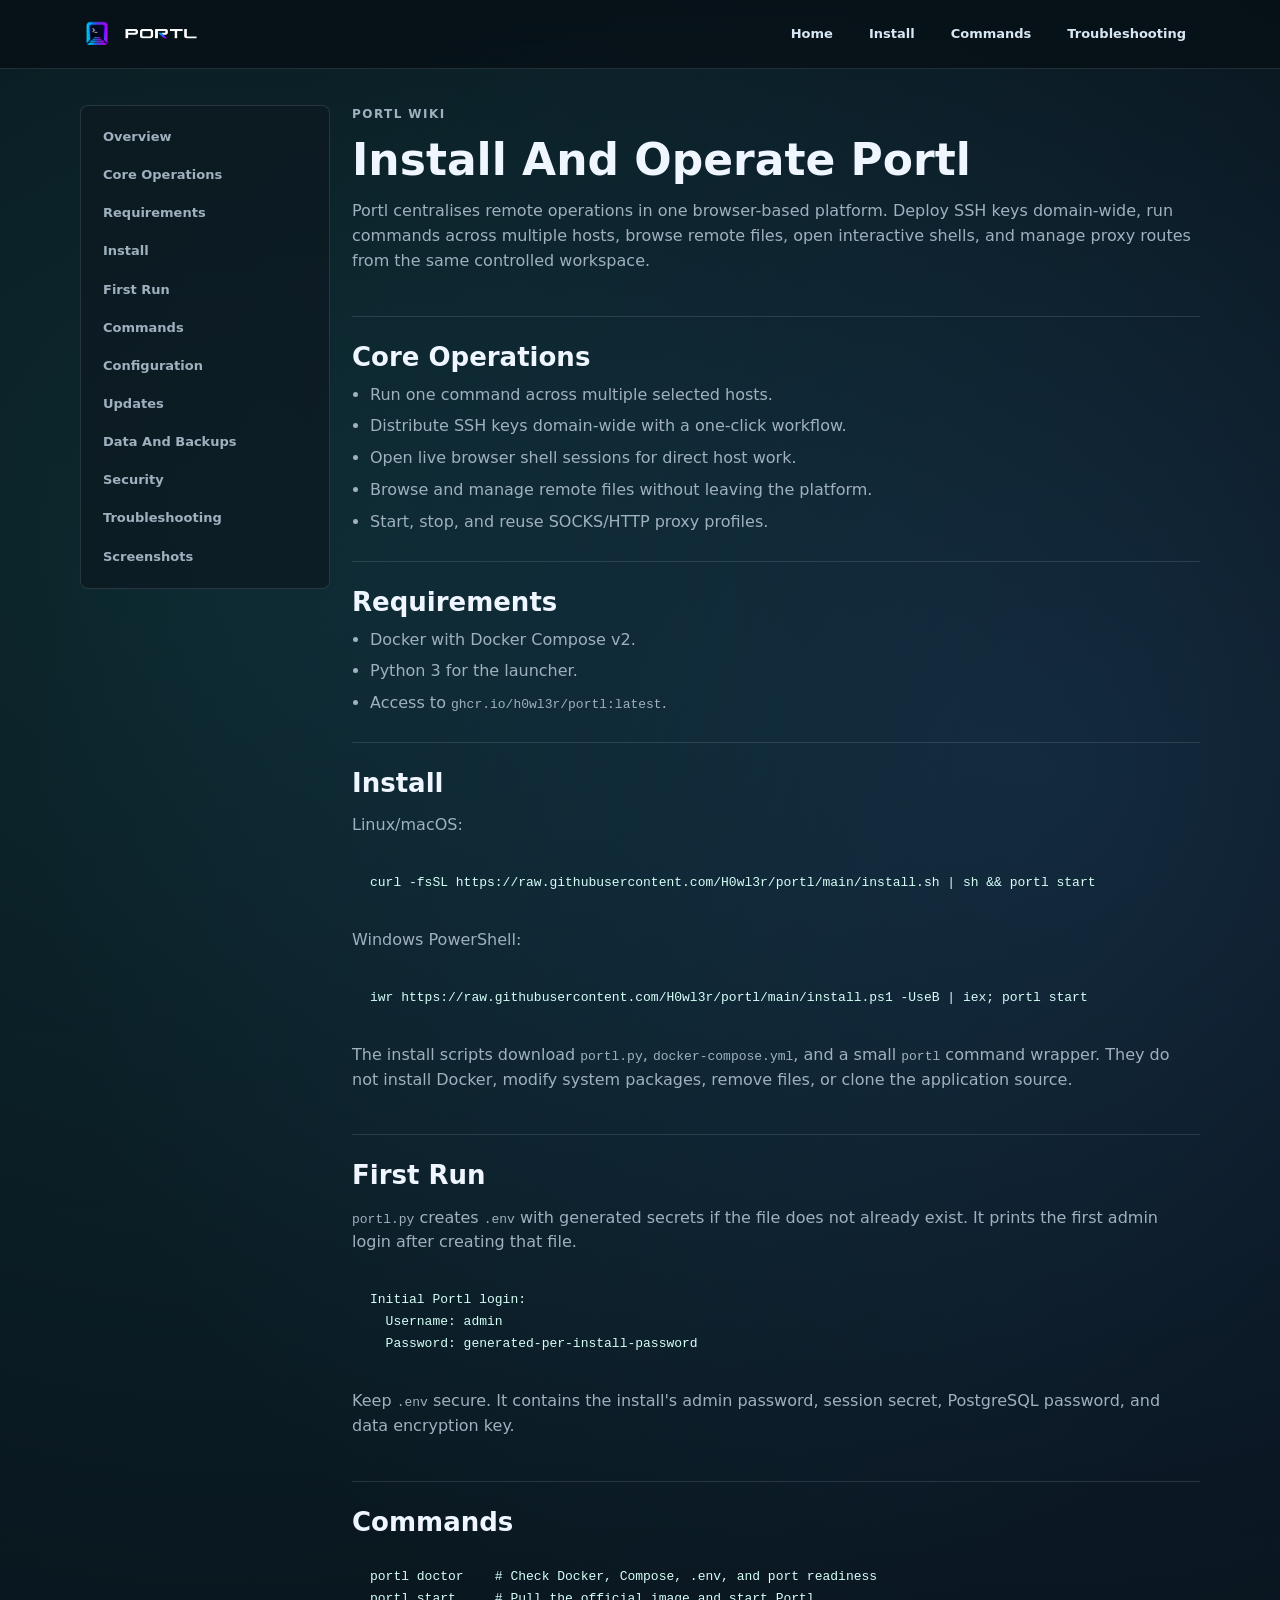
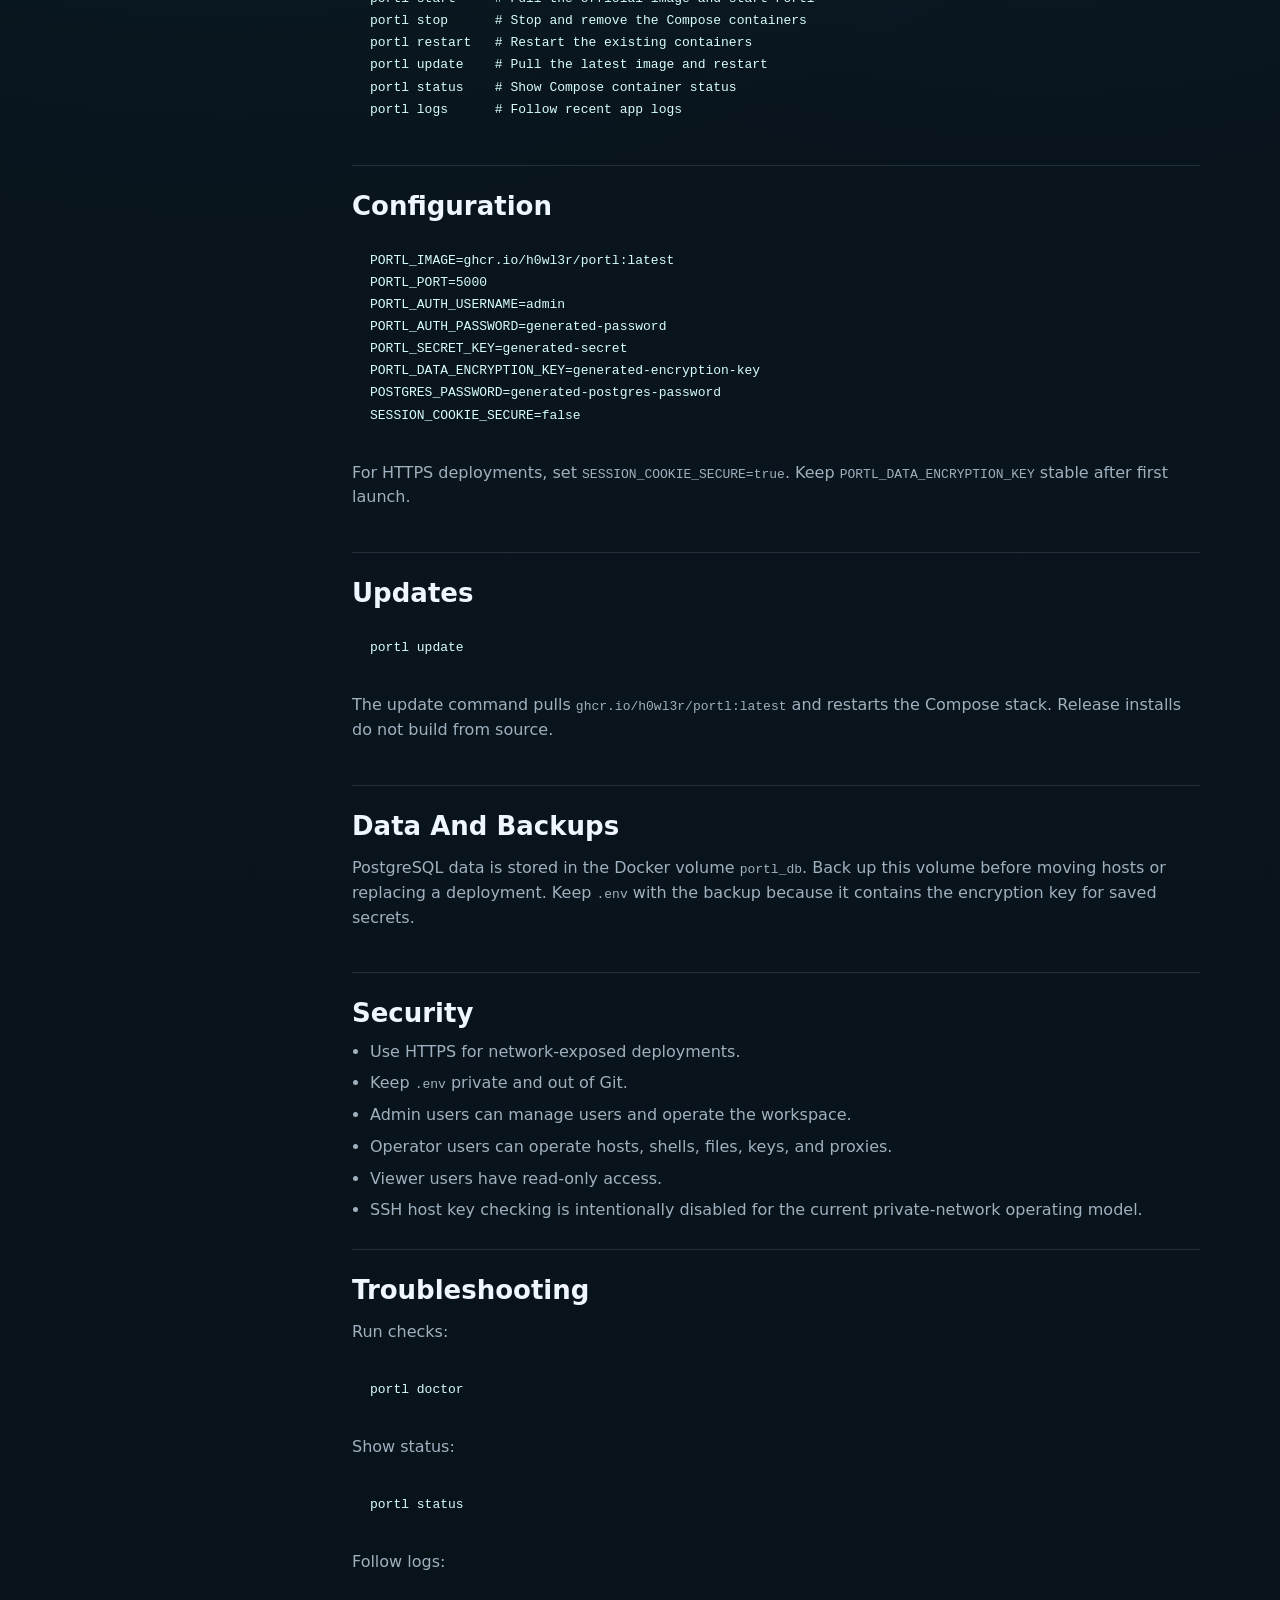
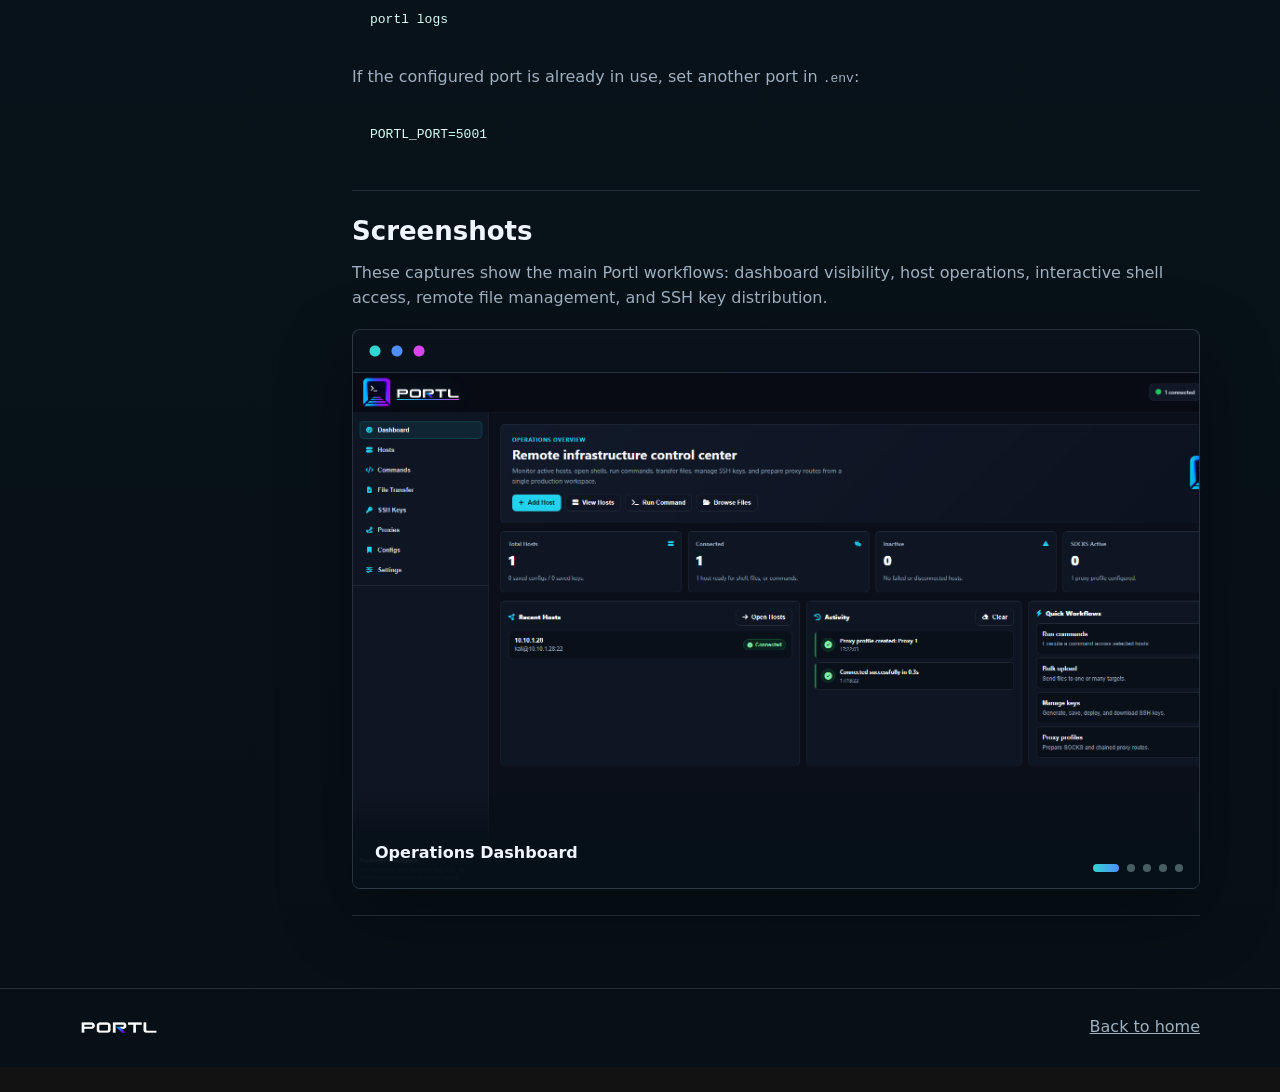
==== wiki.html @ edd766d3 "v 0.0.1" ====
<!doctype html>
<html lang="en">
<head>
    <meta charset="utf-8">
    <meta name="viewport" content="width=device-width, initial-scale=1">
    <title>Portl Wiki</title>
    <meta name="description" content="Portl installation, commands, configuration, updates, and troubleshooting for controlling remote operations from one browser-based platform.">
    <link rel="stylesheet" href="assets/site.css">
</head>
<body>
    <header class="site-header">
        <nav class="nav" aria-label="Primary navigation">
            <a class="brand" href="index.html">
                <img src="assets/portal_logo.png" alt="">
                <img class="brand-wordmark" src="assets/portl_text_white.png" alt="Portl">
            </a>
            <div class="nav-links">
                <a href="index.html">Home</a>
                <a href="#install">Install</a>
                <a href="#commands">Commands</a>
                <a href="#troubleshooting">Troubleshooting</a>
            </div>
        </nav>
    </header>

    <main class="wiki-layout">
        <aside class="wiki-sidebar" aria-label="Wiki sections">
            <a href="#overview">Overview</a>
            <a href="#operations">Core Operations</a>
            <a href="#requirements">Requirements</a>
            <a href="#install">Install</a>
            <a href="#first-run">First Run</a>
            <a href="#commands">Commands</a>
            <a href="#configuration">Configuration</a>
            <a href="#updates">Updates</a>
            <a href="#data">Data And Backups</a>
            <a href="#security">Security</a>
            <a href="#troubleshooting">Troubleshooting</a>
            <a href="#screenshots">Screenshots</a>
        </aside>

        <article class="wiki-content">
            <section class="doc-section" id="overview">
                <p class="eyebrow">Portl Wiki</p>
                <h1>Install And Operate Portl</h1>
                <p>
                    Portl centralises remote operations in one browser-based platform.
                    Deploy SSH keys domain-wide, run commands across multiple hosts,
                    browse remote files, open interactive shells, and manage proxy
                    routes from the same controlled workspace.
                </p>
            </section>

            <section class="doc-section" id="operations">
                <h2>Core Operations</h2>
                <ul class="list">
                    <li>Run one command across multiple selected hosts.</li>
                    <li>Distribute SSH keys domain-wide with a one-click workflow.</li>
                    <li>Open live browser shell sessions for direct host work.</li>
                    <li>Browse and manage remote files without leaving the platform.</li>
                    <li>Start, stop, and reuse SOCKS/HTTP proxy profiles.</li>
                </ul>
            </section>

            <section class="doc-section" id="requirements">
                <h2>Requirements</h2>
                <ul class="list">
                    <li>Docker with Docker Compose v2.</li>
                    <li>Python 3 for the launcher.</li>
                    <li>Access to <code>ghcr.io/h0wl3r/portl:latest</code>.</li>
                </ul>
            </section>

            <section class="doc-section" id="install">
                <h2>Install</h2>
                <p>Linux/macOS:</p>
                <pre class="code-block"><code>curl -fsSL https://raw.githubusercontent.com/H0wl3r/portl/main/install.sh | sh && portl start</code></pre>
                <p>Windows PowerShell:</p>
                <pre class="code-block"><code>iwr https://raw.githubusercontent.com/H0wl3r/portl/main/install.ps1 -UseB | iex; portl start</code></pre>
                <p>
                    The install scripts download <code>portl.py</code>, <code>docker-compose.yml</code>,
                    and a small <code>portl</code> command wrapper. They do not install Docker,
                    modify system packages, remove files, or clone the application source.
                </p>
            </section>

            <section class="doc-section" id="first-run">
                <h2>First Run</h2>
                <p>
                    <code>portl.py</code> creates <code>.env</code> with generated secrets if the file does not
                    already exist. It prints the first admin login after creating that file.
                </p>
                <pre class="code-block"><code>Initial Portl login:
  Username: admin
  Password: generated-per-install-password</code></pre>
                <p>
                    Keep <code>.env</code> secure. It contains the install's admin password, session
                    secret, PostgreSQL password, and data encryption key.
                </p>
            </section>

            <section class="doc-section" id="commands">
                <h2>Commands</h2>
                <pre class="code-block"><code>portl doctor    # Check Docker, Compose, .env, and port readiness
portl start     # Pull the official image and start Portl
portl stop      # Stop and remove the Compose containers
portl restart   # Restart the existing containers
portl update    # Pull the latest image and restart
portl status    # Show Compose container status
portl logs      # Follow recent app logs</code></pre>
            </section>

            <section class="doc-section" id="configuration">
                <h2>Configuration</h2>
                <pre class="code-block"><code>PORTL_IMAGE=ghcr.io/h0wl3r/portl:latest
PORTL_PORT=5000
PORTL_AUTH_USERNAME=admin
PORTL_AUTH_PASSWORD=generated-password
PORTL_SECRET_KEY=generated-secret
PORTL_DATA_ENCRYPTION_KEY=generated-encryption-key
POSTGRES_PASSWORD=generated-postgres-password
SESSION_COOKIE_SECURE=false</code></pre>
                <p>
                    For HTTPS deployments, set <code>SESSION_COOKIE_SECURE=true</code>. Keep
                    <code>PORTL_DATA_ENCRYPTION_KEY</code> stable after first launch.
                </p>
            </section>

            <section class="doc-section" id="updates">
                <h2>Updates</h2>
                <pre class="code-block"><code>portl update</code></pre>
                <p>
                    The update command pulls <code>ghcr.io/h0wl3r/portl:latest</code> and restarts
                    the Compose stack. Release installs do not build from source.
                </p>
            </section>

            <section class="doc-section" id="data">
                <h2>Data And Backups</h2>
                <p>
                    PostgreSQL data is stored in the Docker volume <code>portl_db</code>. Back up
                    this volume before moving hosts or replacing a deployment. Keep <code>.env</code>
                    with the backup because it contains the encryption key for saved secrets.
                </p>
            </section>

            <section class="doc-section" id="security">
                <h2>Security</h2>
                <ul class="list">
                    <li>Use HTTPS for network-exposed deployments.</li>
                    <li>Keep <code>.env</code> private and out of Git.</li>
                    <li>Admin users can manage users and operate the workspace.</li>
                    <li>Operator users can operate hosts, shells, files, keys, and proxies.</li>
                    <li>Viewer users have read-only access.</li>
                    <li>SSH host key checking is intentionally disabled for the current private-network operating model.</li>
                </ul>
            </section>

            <section class="doc-section" id="troubleshooting">
                <h2>Troubleshooting</h2>
                <p>Run checks:</p>
                <pre class="code-block"><code>portl doctor</code></pre>
                <p>Show status:</p>
                <pre class="code-block"><code>portl status</code></pre>
                <p>Follow logs:</p>
                <pre class="code-block"><code>portl logs</code></pre>
                <p>If the configured port is already in use, set another port in <code>.env</code>:</p>
                <pre class="code-block"><code>PORTL_PORT=5001</code></pre>
            </section>

            <section class="doc-section" id="screenshots">
                <h2>Screenshots</h2>
                <p>
                    These captures show the main Portl workflows: dashboard visibility,
                    host operations, interactive shell access, remote file management,
                    and SSH key distribution.
                </p>
                <div class="screenshot-window screenshot-carousel wiki-screenshot-window" aria-label="Portl product screenshots">
                    <figure class="screenshot-slide active">
                        <img src="docs/screenshots/dashboard.png" alt="Portl dashboard showing host status, activity, and quick workflows">
                        <figcaption><strong>Operations Dashboard</strong></figcaption>
                    </figure>
                    <figure class="screenshot-slide">
                        <img src="docs/screenshots/hosts.png" alt="Portl hosts table showing connected SSH targets">
                        <figcaption><strong>Host Control</strong></figcaption>
                    </figure>
                    <figure class="screenshot-slide">
                        <img src="docs/screenshots/shell.png" alt="Portl interactive shell session">
                        <figcaption><strong>Interactive Shell</strong></figcaption>
                    </figure>
                    <figure class="screenshot-slide">
                        <img src="docs/screenshots/browser.png" alt="Portl remote file browser">
                        <figcaption><strong>Remote File Browser</strong></figcaption>
                    </figure>
                    <figure class="screenshot-slide">
                        <img src="docs/screenshots/key_manage.png" alt="Portl SSH key management screen">
                        <figcaption><strong>Key Management</strong></figcaption>
                    </figure>
                </div>
            </section>
        </article>
    </main>

    <footer class="site-footer">
        <div class="footer-inner">
            <img class="footer-wordmark" src="assets/portl_text_white.png" alt="Portl">
            <a href="index.html">Back to home</a>
        </div>
    </footer>
    <script src="assets/site.js"></script>
</body>
</html>
---- assets/site.css ----
:root {
    color-scheme: dark;
    --bg: #071016;
    --panel: #0e1922;
    --panel-strong: #132433;
    --text: #eff6ff;
    --muted: #9fb0bf;
    --soft: #d8e7f5;
    --cyan: #31d6d3;
    --blue: #4f8df7;
    --green: #45d483;
    --border: rgba(159, 176, 191, 0.18);
    --border-strong: rgba(49, 214, 211, 0.42);
    --shadow: 0 24px 80px rgba(0, 0, 0, 0.32);
}

* {
    box-sizing: border-box;
}

html {
    scroll-behavior: smooth;
}

body {
    margin: 0;
    min-height: 100vh;
    background:
        radial-gradient(circle at 18% 12%, rgba(49, 214, 211, 0.12), transparent 34%),
        radial-gradient(circle at 82% 18%, rgba(79, 141, 247, 0.14), transparent 28%),
        linear-gradient(180deg, #071016 0%, #09141d 48%, #071016 100%);
    color: var(--text);
    font-family: Inter, ui-sans-serif, system-ui, -apple-system, BlinkMacSystemFont, "Segoe UI", sans-serif;
    line-height: 1.55;
}

a {
    color: inherit;
}

.site-header {
    position: sticky;
    top: 0;
    z-index: 10;
    border-bottom: 1px solid var(--border);
    background: rgba(7, 16, 22, 0.82);
    backdrop-filter: blur(18px);
}

.nav {
    width: min(1120px, calc(100% - 32px));
    margin: 0 auto;
    min-height: 68px;
    display: flex;
    align-items: center;
    justify-content: space-between;
    gap: 18px;
}

.brand {
    display: inline-flex;
    align-items: center;
    gap: 10px;
    color: var(--text);
    text-decoration: none;
    font-weight: 800;
    font-size: 15px;
}

.brand img {
    width: 34px;
    height: 34px;
}

.brand-wordmark {
    width: 74px !important;
    height: auto !important;
}

.nav-links {
    display: flex;
    align-items: center;
    gap: 8px;
    flex-wrap: wrap;
}

.nav-links a,
.button {
    display: inline-flex;
    align-items: center;
    justify-content: center;
    min-height: 38px;
    padding: 9px 13px;
    border: 1px solid transparent;
    border-radius: 8px;
    color: var(--soft);
    text-decoration: none;
    font-size: 13px;
    font-weight: 750;
}

.nav-links a:hover {
    border-color: var(--border);
    background: rgba(255, 255, 255, 0.04);
}

.button.primary {
    background: linear-gradient(135deg, var(--cyan), var(--blue));
    color: #03131a;
    border-color: rgba(49, 214, 211, 0.52);
}

.button.secondary {
    border-color: var(--border);
    background: rgba(255, 255, 255, 0.04);
}

.hero {
    width: min(1120px, calc(100% - 32px));
    min-height: calc(100vh - 68px);
    margin: 0 auto;
    padding: 54px 0 36px;
    display: grid;
    align-content: center;
    justify-items: center;
    text-align: center;
}

.hero-logo {
    width: min(340px, 76vw);
    height: auto;
    object-fit: contain;
    filter: drop-shadow(0 26px 46px rgba(49, 214, 211, 0.22));
}

.hero-brand-lockup {
    display: grid;
    justify-items: center;
    gap: 10px;
    margin-bottom: 26px;
}

.hero-wordmark {
    width: min(340px, 76vw);
    height: auto;
    margin: 0 auto;
    transform: translateX(10px);
    filter: drop-shadow(0 0 22px rgba(49, 214, 211, 0.2));
}

.hero-wordmark-underline {
    width: min(340px, 76vw);
    height: 3px;
    border-radius: 999px;
    transform: translateX(10px);
    background: linear-gradient(90deg, var(--cyan), var(--blue) 48%, #d946ef);
    box-shadow: 0 0 20px rgba(49, 214, 211, 0.24);
}

.sr-only {
    position: absolute;
    width: 1px;
    height: 1px;
    padding: 0;
    margin: -1px;
    overflow: hidden;
    clip: rect(0, 0, 0, 0);
    white-space: nowrap;
    border: 0;
}

.eyebrow {
    margin: 0 0 12px;
    color: var(--cyan);
    font-size: 12px;
    font-weight: 850;
    text-transform: uppercase;
    letter-spacing: 0.12em;
}

h1,
h2,
h3 {
    margin: 0;
    line-height: 1.08;
}

h1 {
    max-width: 820px;
    font-size: clamp(42px, 7vw, 86px);
    letter-spacing: 0;
}

.hero-copy {
    max-width: 720px;
    margin: 18px auto 0;
    color: var(--muted);
    font-size: 18px;
}

.hero-proof {
    display: flex;
    justify-content: center;
    gap: 10px;
    flex-wrap: wrap;
    margin-top: 14px;
}

.hero-proof span {
    display: inline-flex;
    align-items: center;
    min-height: 32px;
    padding: 0 12px;
    border: 1px solid rgba(49, 214, 211, 0.2);
    border-radius: 8px;
    background: rgba(255, 255, 255, 0.035);
    color: var(--soft);
    font-size: 12px;
    font-weight: 800;
    text-transform: uppercase;
    letter-spacing: 0.08em;
}

.quick-install {
    width: min(840px, 100%);
    margin-top: 14px;
    text-align: left;
    border: 1px solid var(--border);
    background: rgba(14, 25, 34, 0.86);
    box-shadow: var(--shadow);
    border-radius: 8px;
    overflow: hidden;
}

.quick-install-header {
    display: flex;
    align-items: center;
    justify-content: space-between;
    gap: 14px;
    padding: 12px;
    border-bottom: 1px solid var(--border);
    background: rgba(255, 255, 255, 0.025);
}

.quick-install-tools {
    display: flex;
    align-items: center;
    gap: 8px;
    flex-wrap: wrap;
}

.installer-picker-wrap {
    margin-top: 30px;
    display: flex;
    justify-content: center;
}

.quick-install-title {
    margin: 0;
    color: var(--text);
    font-size: 13px;
    font-weight: 850;
    text-transform: uppercase;
    letter-spacing: 0.08em;
}

.installer-picker {
    display: flex;
    justify-content: center;
    gap: 14px;
    flex-wrap: wrap;
}

.installer-option {
    min-height: 72px;
    width: 86px;
    padding: 0;
    border: 1px solid rgba(49, 214, 211, 0.28);
    border-radius: 8px;
    background:
        linear-gradient(135deg, rgba(49, 214, 211, 0.09), rgba(79, 141, 247, 0.07)),
        rgba(14, 25, 34, 0.82);
    color: var(--cyan);
    font: 750 12px/1 Inter, ui-sans-serif, system-ui, sans-serif;
    cursor: pointer;
    display: inline-flex;
    align-items: center;
    justify-content: center;
    transition: background 0.16s ease, border-color 0.16s ease, color 0.16s ease, box-shadow 0.16s ease;
    box-shadow: 0 18px 46px rgba(0, 0, 0, 0.22);
}

.installer-option:hover,
.installer-option.active {
    border-color: var(--border-strong);
    background: linear-gradient(135deg, var(--cyan), var(--blue) 58%, #d946ef);
    color: #041018;
    box-shadow: 0 0 24px rgba(49, 214, 211, 0.18);
}

.installer-option.windows {
    color: #78b7ff;
}

.installer-option.linux.active,
.installer-option.windows.active,
.installer-option.linux:hover,
.installer-option.windows:hover {
    color: #041018;
}

.os-icon {
    width: 38px;
    height: 38px;
    display: block;
}

.os-logo {
    display: block;
    height: 56px;
    max-width: 64px;
    object-fit: contain;
}

.copy-command-btn .os-icon {
    width: 20px;
    height: 20px;
}

.copy-command-btn {
    min-height: 36px;
    width: 38px;
    padding: 0;
    border: 1px solid var(--border);
    border-radius: 8px;
    background: rgba(255, 255, 255, 0.03);
    color: var(--soft);
    cursor: pointer;
    display: inline-grid;
    place-items: center;
}

.copy-command-btn:hover,
.copy-command-btn.copied {
    border-color: var(--border-strong);
    background: rgba(49, 214, 211, 0.1);
    color: var(--text);
}

.code-block {
    margin: 0;
    padding: 18px;
    overflow-x: auto;
    color: #d6fff8;
    font: 13px/1.7 "JetBrains Mono", Consolas, "Liberation Mono", monospace;
    white-space: pre;
}

.quick-install .code-block {
    white-space: pre;
    background:
        linear-gradient(90deg, rgba(49, 214, 211, 0.05), transparent 38%),
        #061018;
    border-top: 1px solid rgba(49, 214, 211, 0.1);
}

.code-block + .install-tabs {
    border-top: 1px solid var(--border);
}

.section {
    width: min(1120px, calc(100% - 32px));
    margin: 0 auto;
    padding: 72px 0;
}

.section-heading {
    max-width: 980px;
    margin-bottom: 24px;
}

.section-heading h2 {
    font-size: 34px;
}

.section-heading p {
    margin: 12px 0 0;
    color: var(--muted);
    font-size: 16px;
}

.feature-grid {
    display: grid;
    grid-template-columns: repeat(3, minmax(0, 1fr));
    gap: 12px;
}

.feature {
    border: 1px solid var(--border);
    background: rgba(14, 25, 34, 0.72);
    border-radius: 8px;
    padding: 18px;
}

.feature h3 {
    font-size: 15px;
    margin-bottom: 8px;
}

.feature p {
    margin: 0;
    color: var(--muted);
    font-size: 14px;
}

.screenshots-section {
    padding-top: 0;
}

.screenshot-window {
    position: relative;
    overflow: hidden;
    min-height: clamp(410px, 58vw, 720px);
    border: 1px solid var(--border);
    border-radius: 8px;
    background:
        linear-gradient(180deg, rgba(255, 255, 255, 0.045), transparent 62px),
        rgba(14, 25, 34, 0.76);
    box-shadow: 0 24px 70px rgba(0, 0, 0, 0.34);
}

.screenshot-window::before {
    content: "";
    position: absolute;
    inset: 0 0 auto;
    height: 42px;
    border-bottom: 1px solid var(--border);
    background:
        radial-gradient(circle at 22px 21px, #31d6d3 0 5px, transparent 6px),
        radial-gradient(circle at 44px 21px, #4f8df7 0 5px, transparent 6px),
        radial-gradient(circle at 66px 21px, #d946ef 0 5px, transparent 6px),
        rgba(9, 18, 27, 0.92);
    z-index: 4;
}

.screenshot-slide {
    position: absolute;
    inset: 42px 0 0;
    margin: 0;
    background: rgba(14, 25, 34, 0.76);
    overflow: hidden;
    opacity: 0;
    transform: scale(1.012);
    visibility: hidden;
    transition: opacity 0.7s ease, transform 0.7s ease, visibility 0.7s ease;
}

.screenshot-slide.active {
    opacity: 1;
    transform: scale(1);
    visibility: visible;
}

.screenshot-slide img {
    display: block;
    width: 100%;
    height: 100%;
    object-fit: cover;
    object-position: top left;
}

.screenshot-slide figcaption {
    position: absolute;
    inset: auto 0 0;
    display: grid;
    gap: 6px;
    padding: 54px 22px 22px;
    background: linear-gradient(180deg, transparent, rgba(6, 16, 24, 0.9) 54%, rgba(6, 16, 24, 0.98));
}

.screenshot-slide strong {
    color: var(--text);
    font-size: 16px;
}

.screenshot-slide span {
    max-width: 640px;
    color: var(--soft);
    font-size: 14px;
}

.wiki-screenshot-window {
    margin-top: 18px;
    min-height: clamp(340px, 48vw, 560px);
}

.carousel-dots {
    position: absolute;
    z-index: 5;
    right: 16px;
    bottom: 16px;
    display: flex;
    align-items: center;
    gap: 8px;
}

.carousel-dot {
    width: 8px;
    height: 8px;
    padding: 0;
    border: 0;
    border-radius: 999px;
    background: rgba(214, 255, 248, 0.32);
    cursor: pointer;
    transition: width 0.22s ease, background 0.22s ease;
}

.carousel-dot.active {
    width: 26px;
    background: linear-gradient(90deg, var(--cyan), var(--blue));
}

.info-band {
    border-top: 1px solid var(--border);
    border-bottom: 1px solid var(--border);
    background: rgba(14, 25, 34, 0.46);
}

.split {
    display: grid;
    grid-template-columns: 1fr 1fr;
    gap: 20px;
}

.panel {
    border: 1px solid var(--border);
    background: rgba(14, 25, 34, 0.78);
    border-radius: 8px;
    padding: 20px;
}

.panel h3 {
    font-size: 16px;
    margin-bottom: 12px;
}

.list {
    margin: 0;
    padding-left: 18px;
    color: var(--muted);
}

.list li + li {
    margin-top: 7px;
}

.wiki-layout {
    width: min(1120px, calc(100% - 32px));
    margin: 0 auto;
    padding: 36px 0 72px;
    display: grid;
    grid-template-columns: 250px minmax(0, 1fr);
    gap: 22px;
}

.wiki-sidebar {
    position: sticky;
    top: 92px;
    align-self: start;
    border: 1px solid var(--border);
    background: rgba(14, 25, 34, 0.76);
    border-radius: 8px;
    padding: 12px;
}

.wiki-sidebar a {
    display: block;
    padding: 9px 10px;
    border-radius: 7px;
    color: var(--muted);
    text-decoration: none;
    font-size: 13px;
    font-weight: 750;
}

.wiki-sidebar a:hover {
    color: var(--text);
    background: rgba(255, 255, 255, 0.05);
}

.wiki-content {
    min-width: 0;
}

.doc-section {
    padding: 26px 0;
    border-bottom: 1px solid var(--border);
}

.doc-section:first-child {
    padding-top: 0;
}

.doc-section h1 {
    font-size: 44px;
}

.doc-section h2 {
    font-size: 26px;
    margin-bottom: 12px;
}

.doc-section p {
    color: var(--muted);
}

.table {
    width: 100%;
    border-collapse: collapse;
    overflow: hidden;
    border: 1px solid var(--border);
    border-radius: 8px;
    font-size: 14px;
}

.table th,
.table td {
    padding: 12px;
    border-bottom: 1px solid var(--border);
    text-align: left;
    vertical-align: top;
}

.table th {
    color: var(--soft);
    background: rgba(255, 255, 255, 0.04);
}

.table td {
    color: var(--muted);
}

.site-footer {
    border-top: 1px solid var(--border);
    padding: 26px 0;
    color: var(--muted);
}

.footer-inner {
    width: min(1120px, calc(100% - 32px));
    margin: 0 auto;
    display: flex;
    align-items: center;
    justify-content: space-between;
    gap: 16px;
    flex-wrap: wrap;
}

.footer-wordmark {
    display: block;
    width: 78px;
    height: auto;
}

@media (max-width: 820px) {
    .nav {
        align-items: flex-start;
        flex-direction: column;
        padding: 14px 0;
    }

    .hero {
        min-height: auto;
        padding-top: 54px;
    }

    .feature-grid,
    .split,
    .wiki-layout {
        grid-template-columns: 1fr;
    }

    .screenshot-window,
    .wiki-screenshot-window {
        min-height: 330px;
    }

    .screenshot-slide figcaption {
        padding: 46px 14px 16px;
    }

    .carousel-dots {
        right: 14px;
        bottom: 12px;
    }

    .wiki-sidebar {
        position: static;
    }

    .quick-install-header {
        align-items: flex-start;
        flex-direction: column;
    }

    .quick-install-tools {
        width: 100%;
        justify-content: space-between;
    }

    .hero-wordmark,
    .hero-wordmark-underline {
        transform: translateX(6px);
    }
}
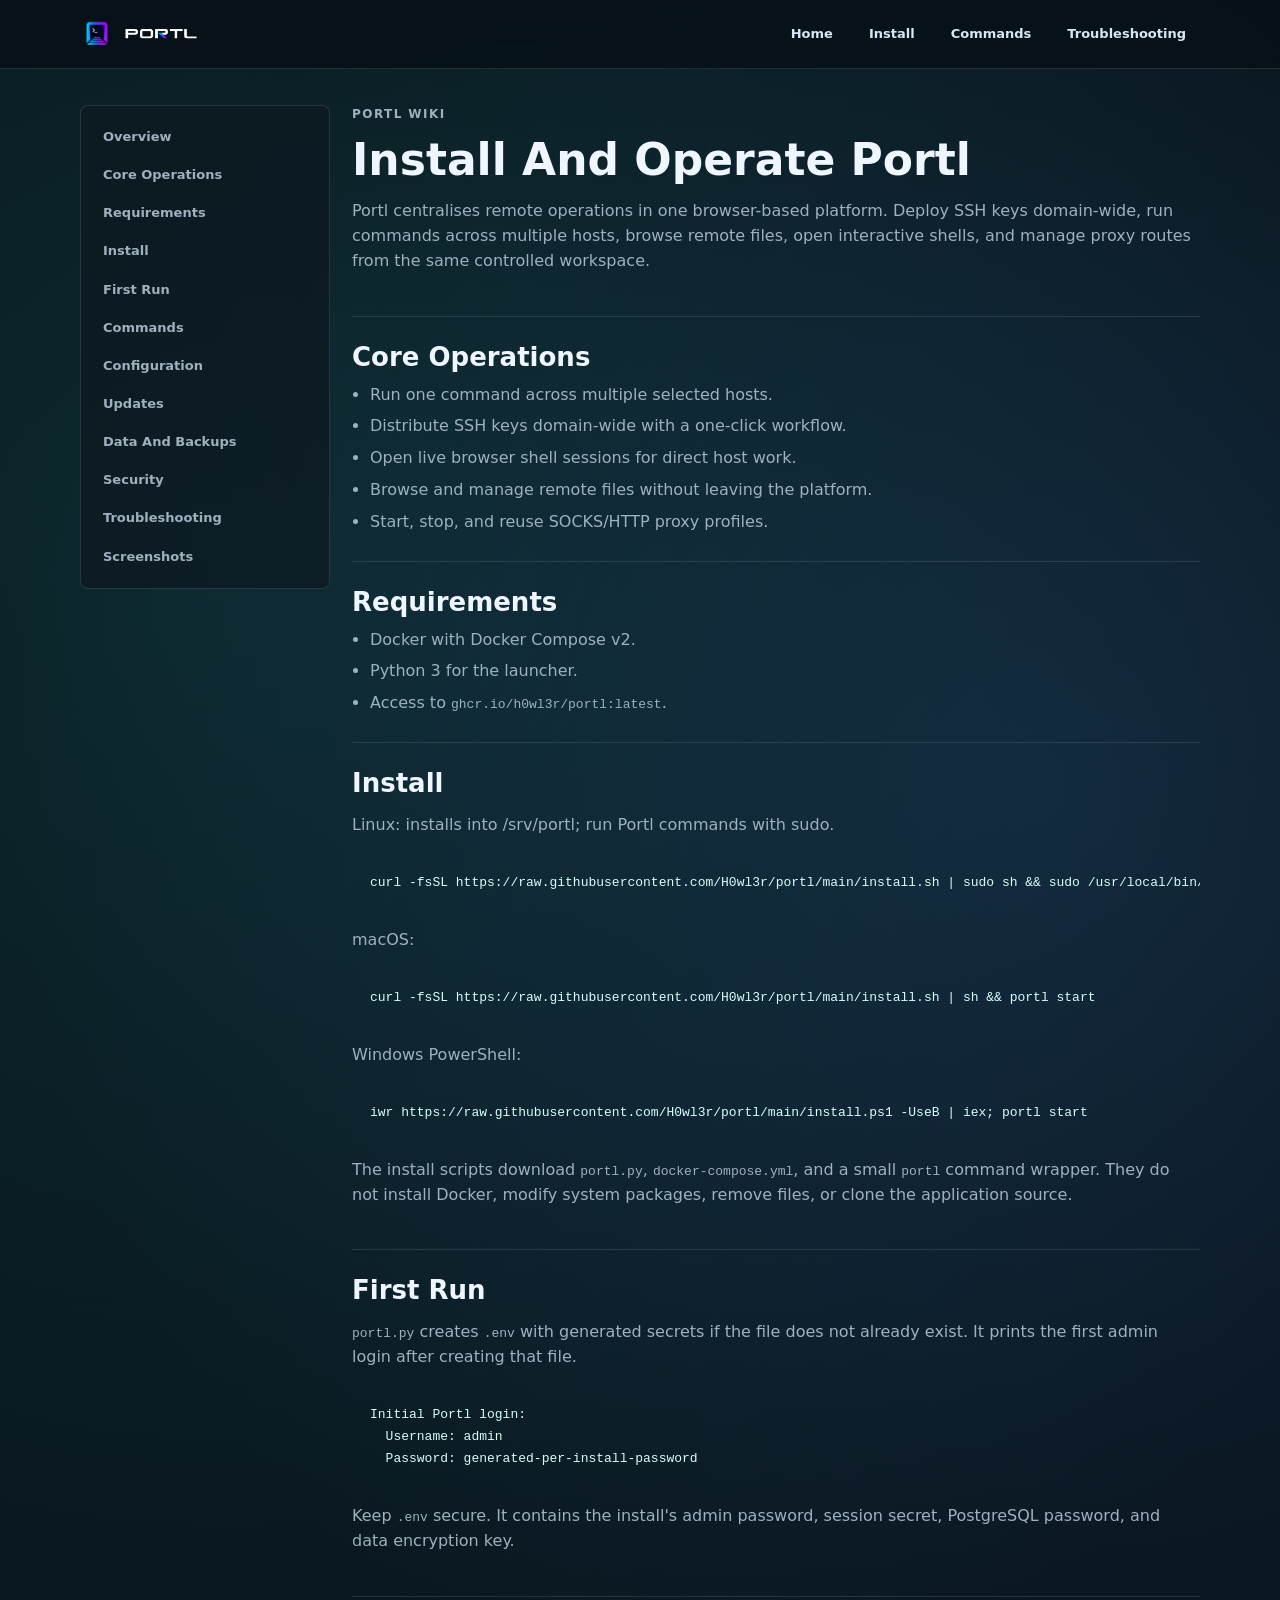
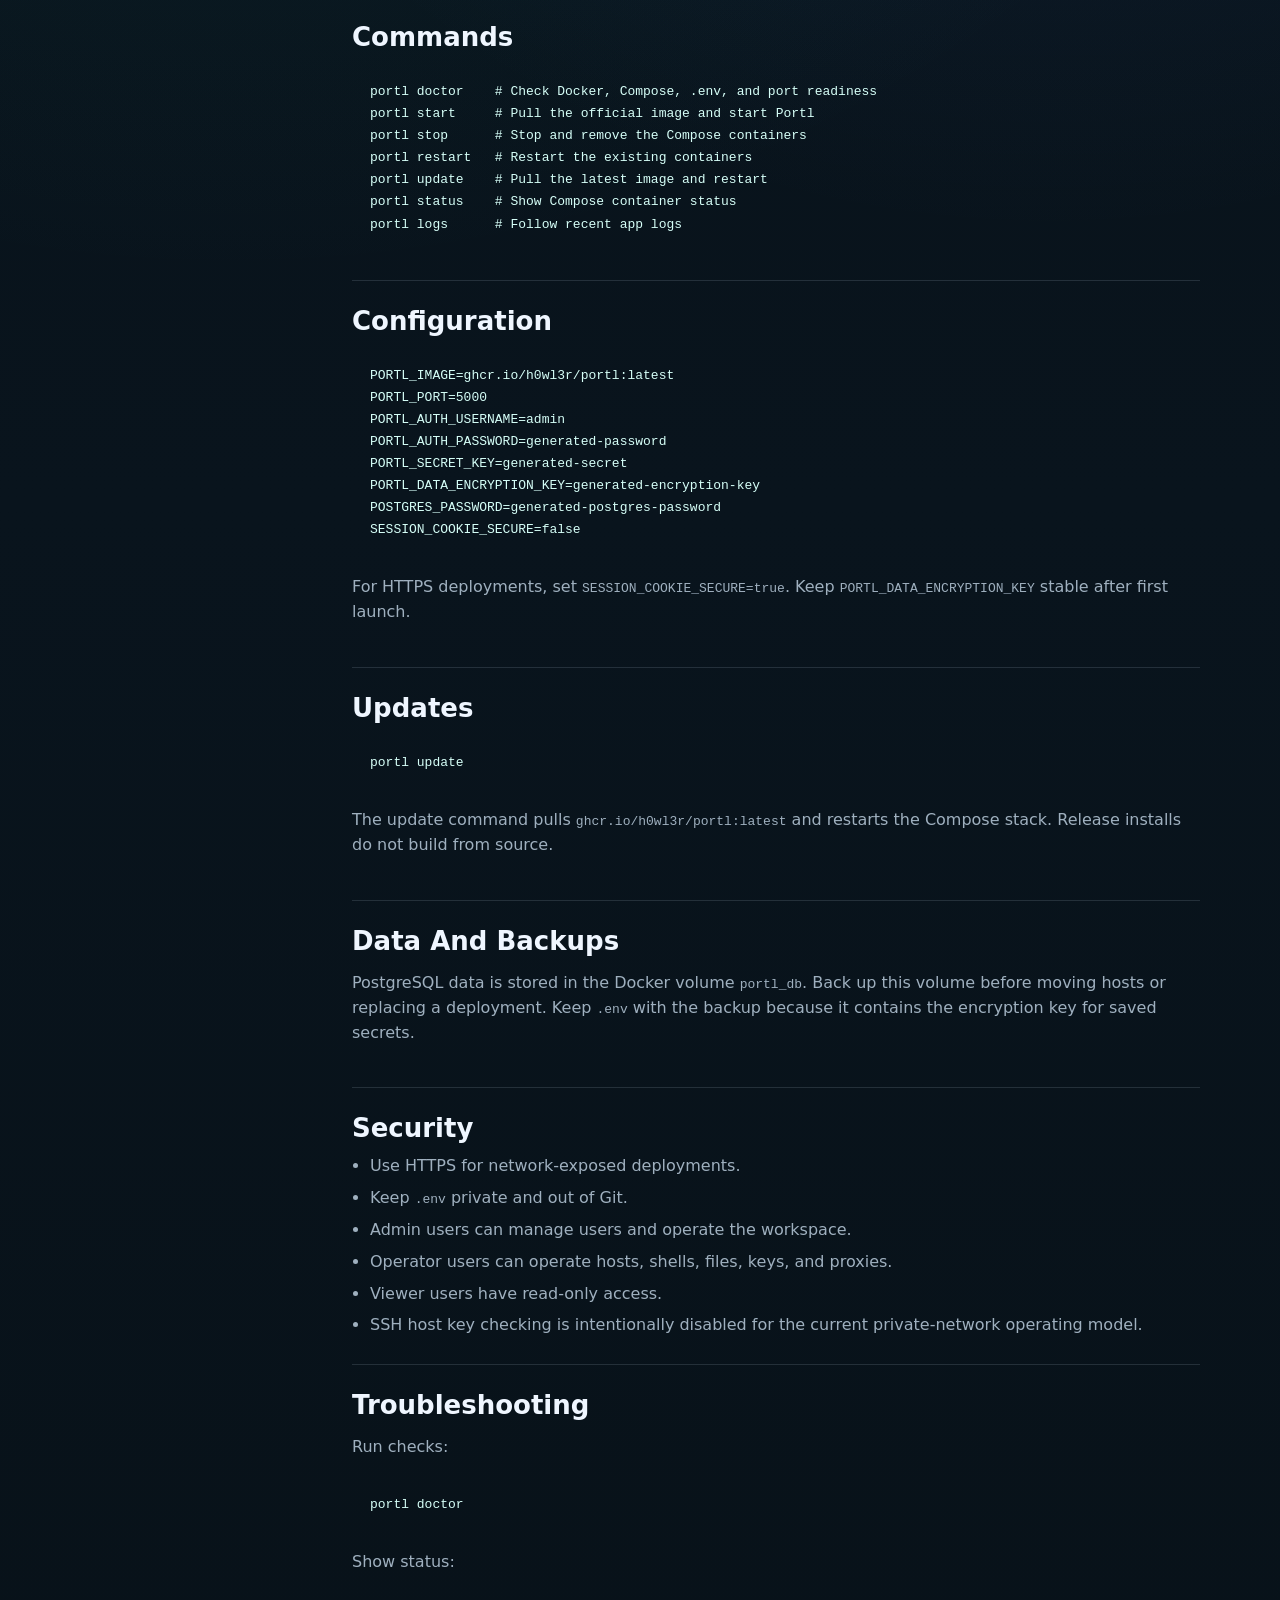
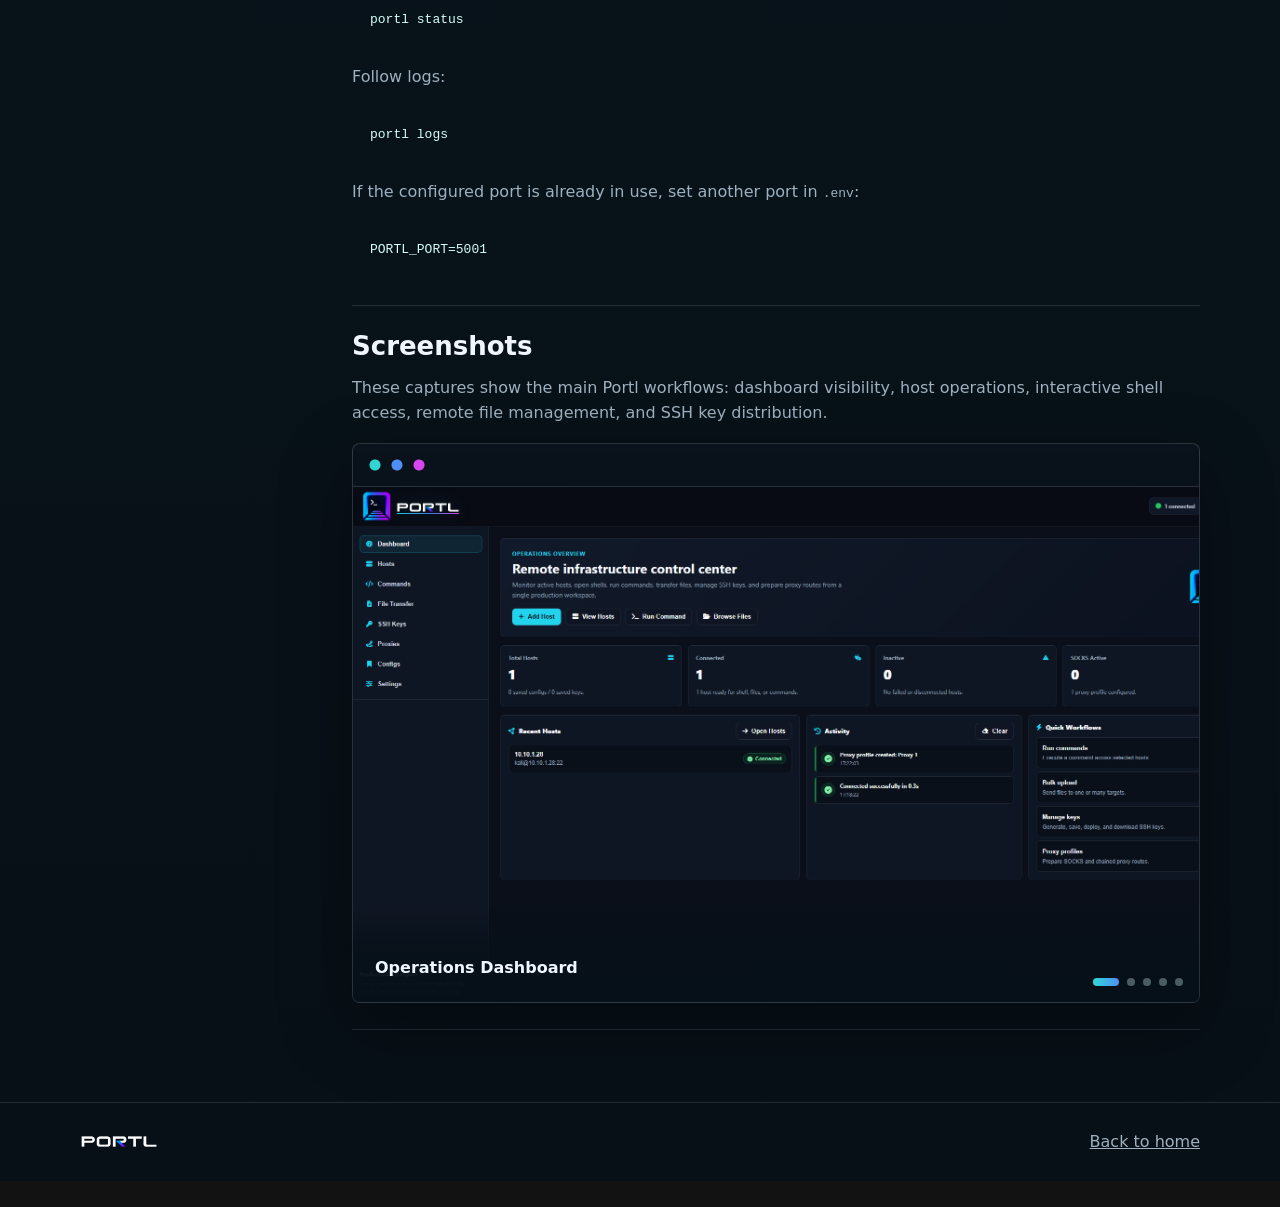
==== commit 69944d1c: "v0.0.1" ====
--- a/wiki.html
+++ b/wiki.html
@@ -73,7 +73,9 @@
 
             <section class="doc-section" id="install">
                 <h2>Install</h2>
-                <p>Linux/macOS:</p>
+                <p>Linux: installs into /srv/portl; run Portl commands with sudo.</p>
+                <pre class="code-block"><code>curl -fsSL https://raw.githubusercontent.com/H0wl3r/portl/main/install.sh | sudo sh && sudo /usr/local/bin/portl start</code></pre>
+                <p>macOS:</p>
                 <pre class="code-block"><code>curl -fsSL https://raw.githubusercontent.com/H0wl3r/portl/main/install.sh | sh && portl start</code></pre>
                 <p>Windows PowerShell:</p>
                 <pre class="code-block"><code>iwr https://raw.githubusercontent.com/H0wl3r/portl/main/install.ps1 -UseB | iex; portl start</code></pre>
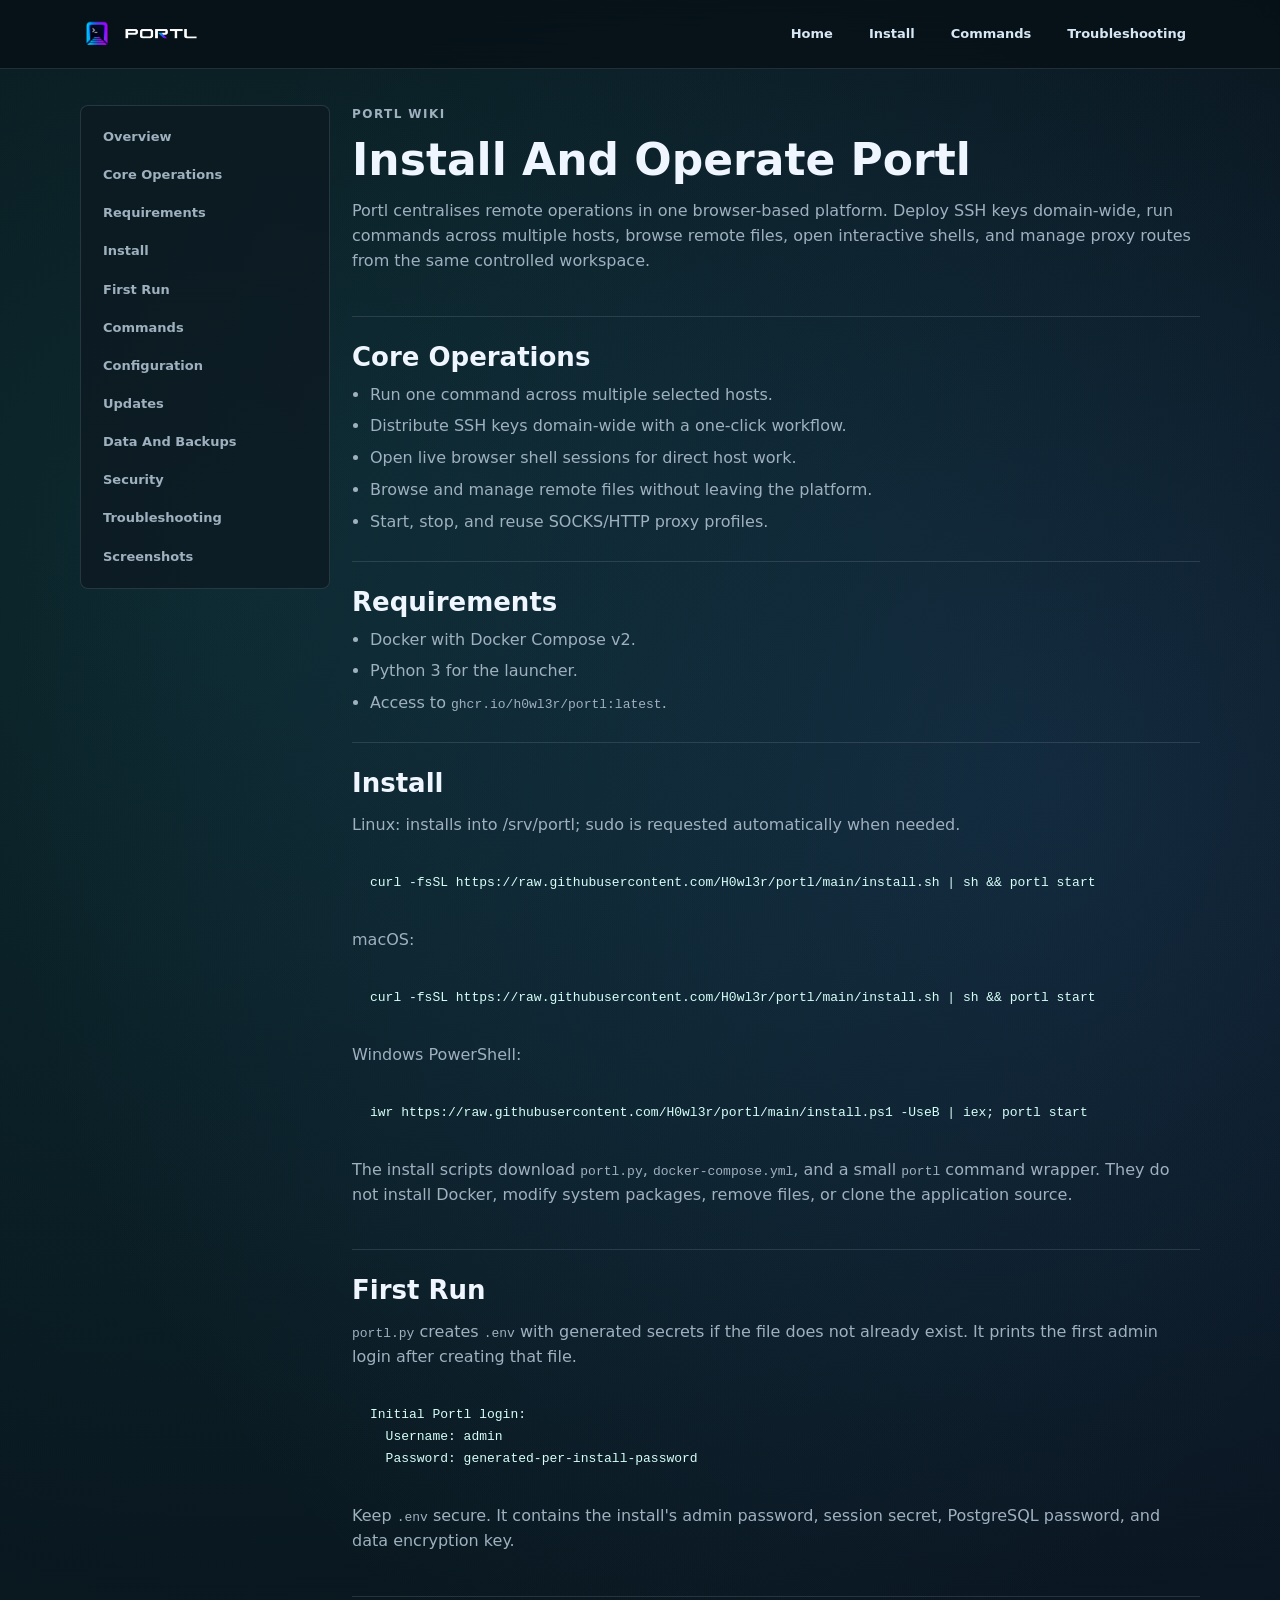
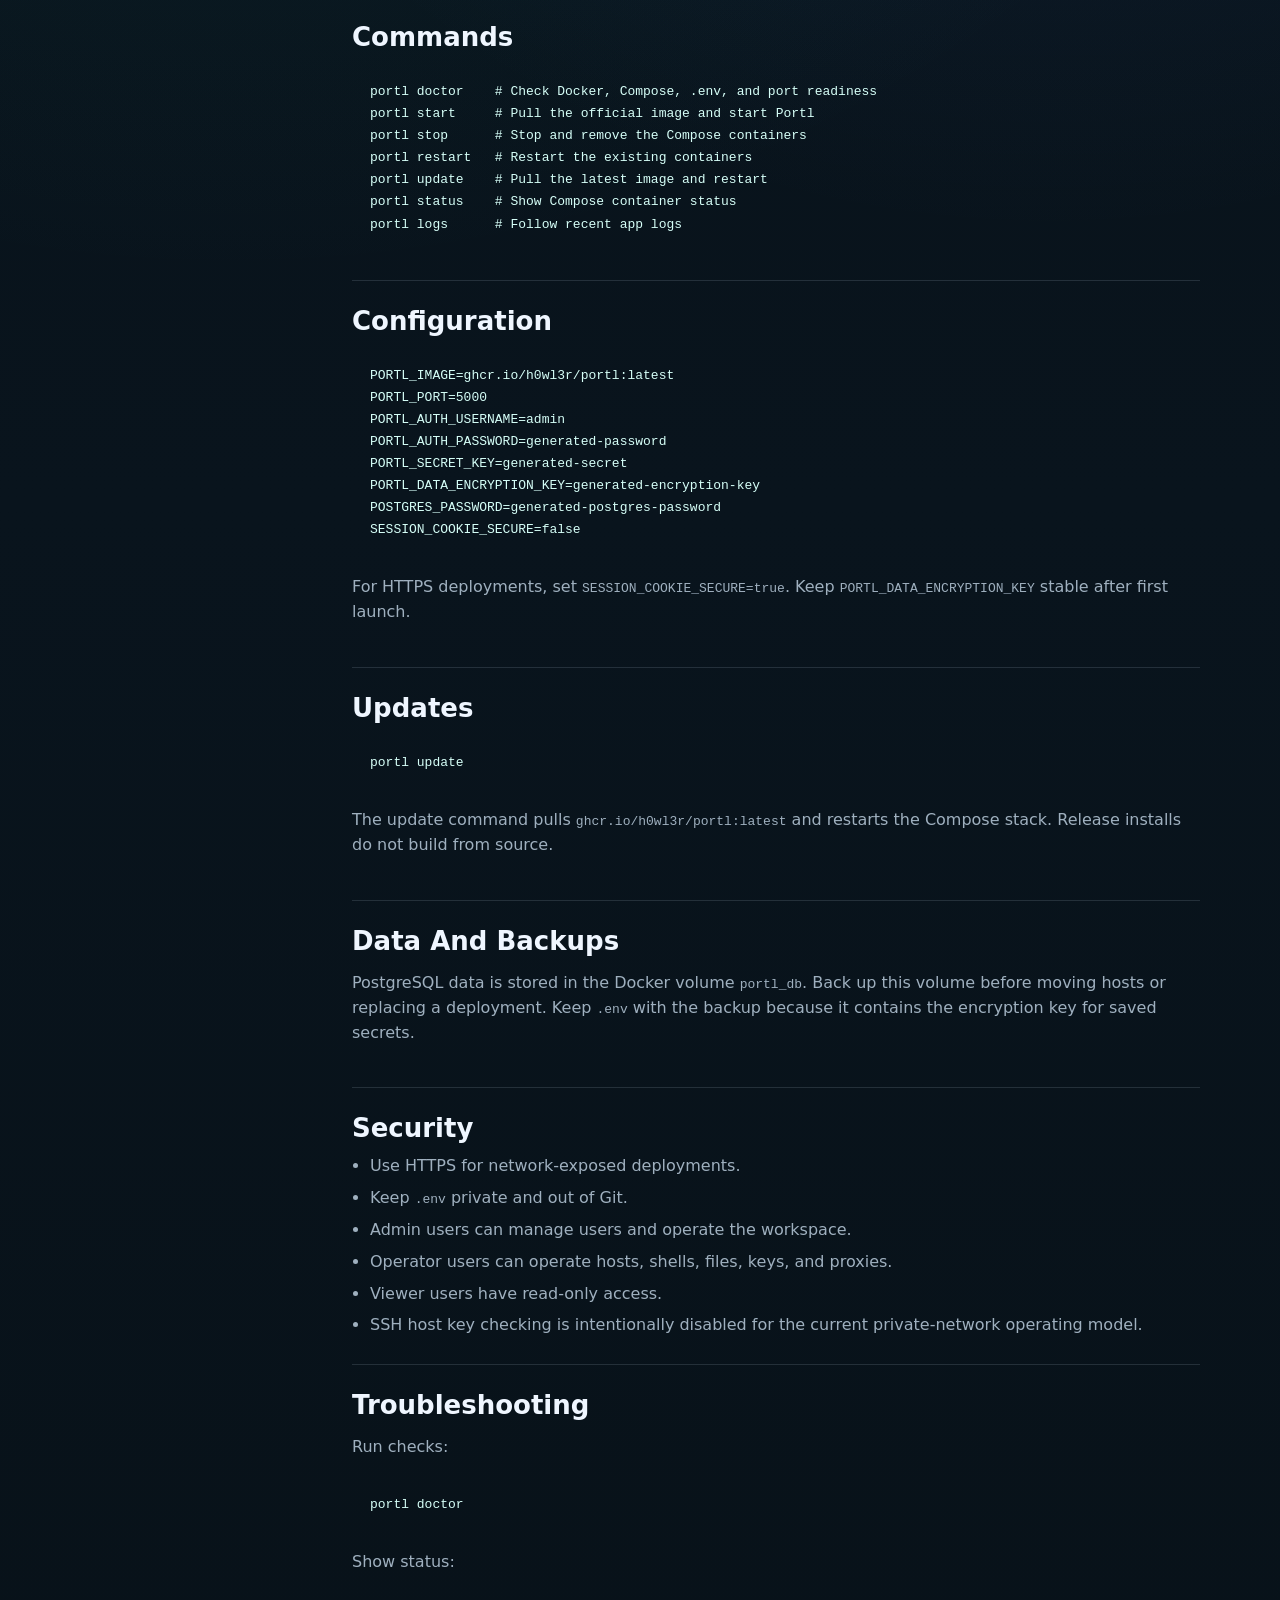
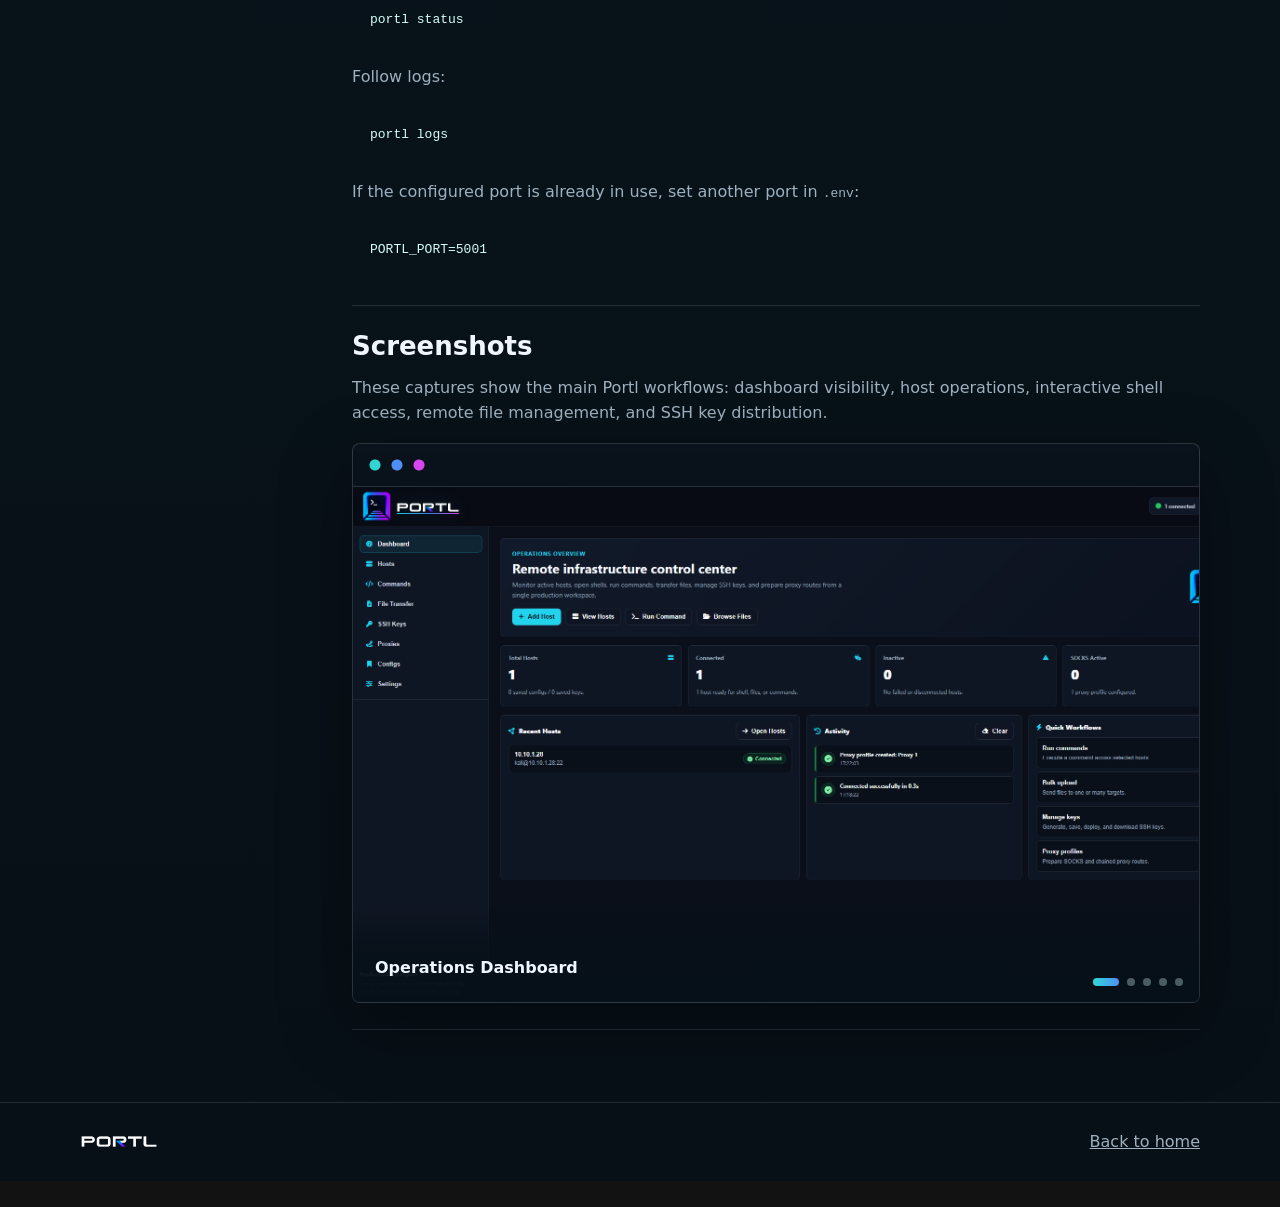
==== commit bc64e845: "v0.0.1" ====
--- a/wiki.html
+++ b/wiki.html
@@ -73,8 +73,8 @@
 
             <section class="doc-section" id="install">
                 <h2>Install</h2>
-                <p>Linux: installs into /srv/portl; run Portl commands with sudo.</p>
-                <pre class="code-block"><code>curl -fsSL https://raw.githubusercontent.com/H0wl3r/portl/main/install.sh | sudo sh && sudo /usr/local/bin/portl start</code></pre>
+                <p>Linux: installs into /srv/portl; sudo is requested automatically when needed.</p>
+                <pre class="code-block"><code>curl -fsSL https://raw.githubusercontent.com/H0wl3r/portl/main/install.sh | sh && portl start</code></pre>
                 <p>macOS:</p>
                 <pre class="code-block"><code>curl -fsSL https://raw.githubusercontent.com/H0wl3r/portl/main/install.sh | sh && portl start</code></pre>
                 <p>Windows PowerShell:</p>
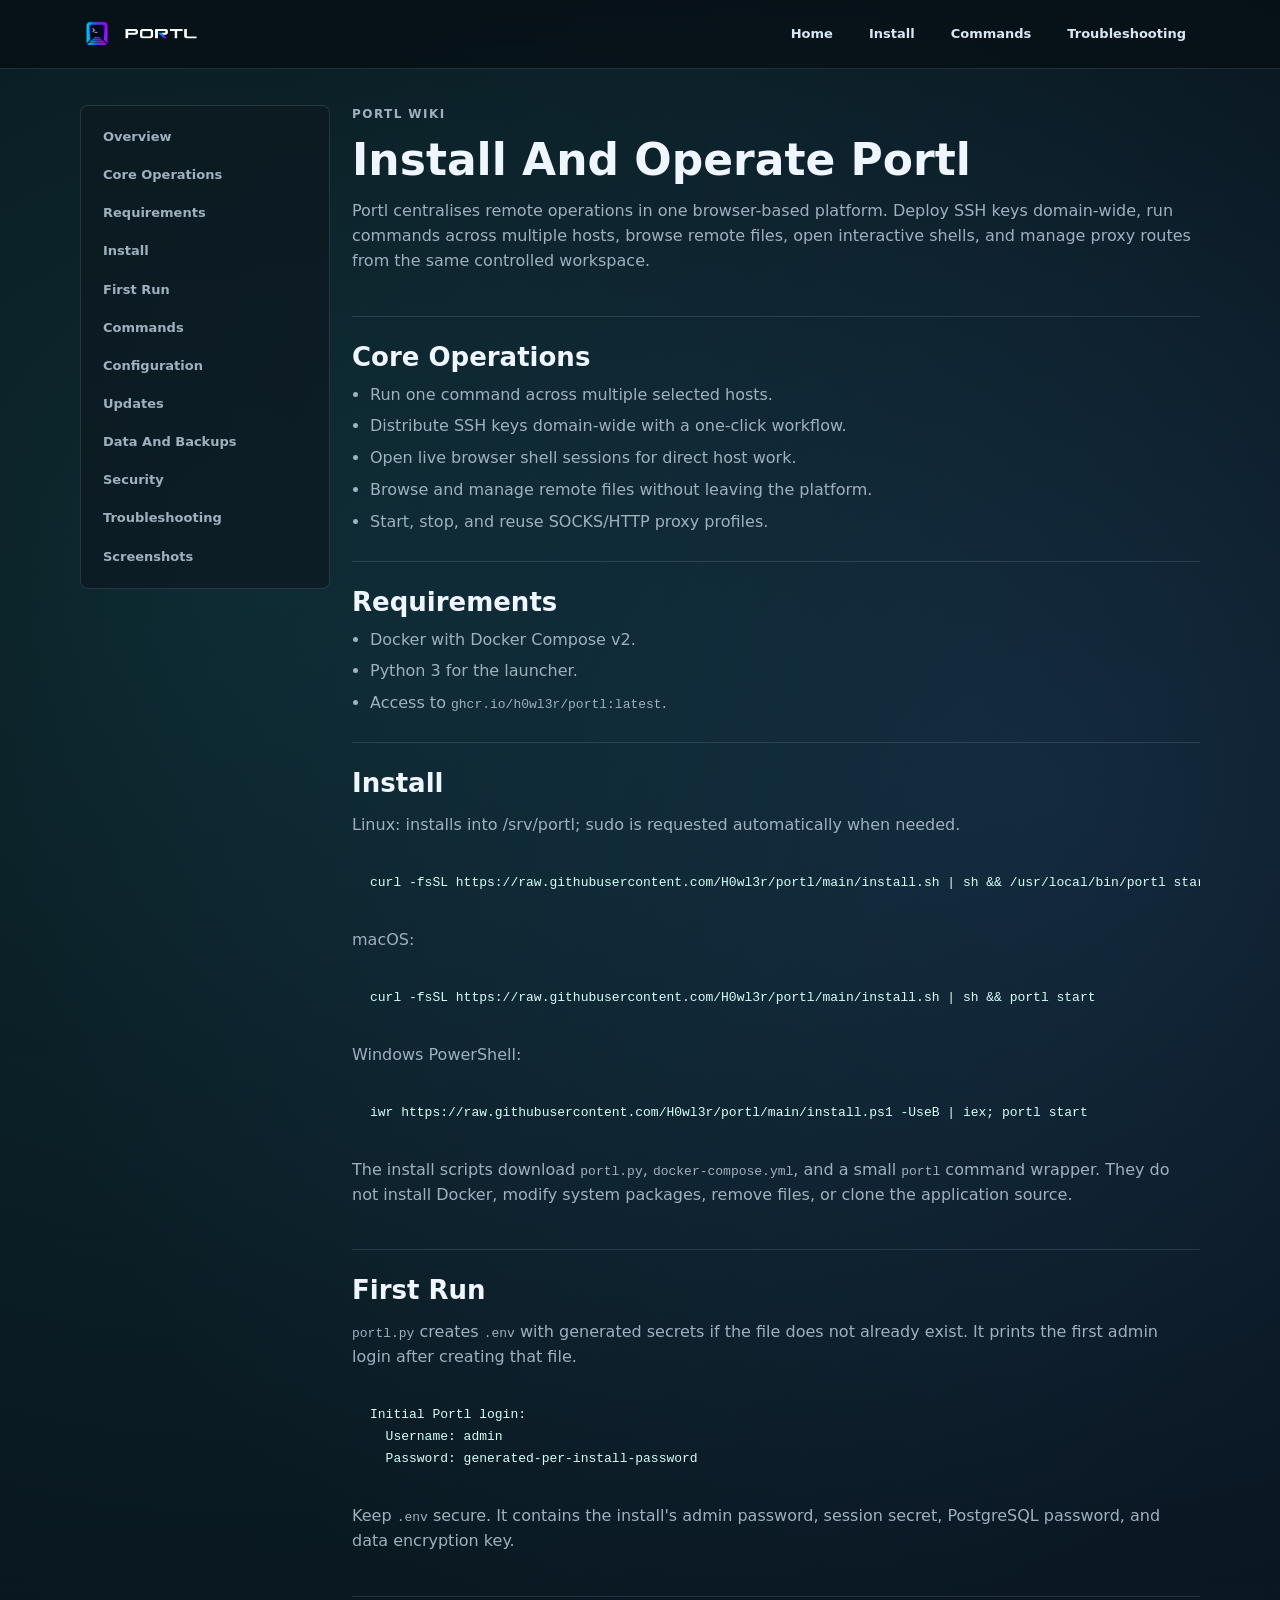
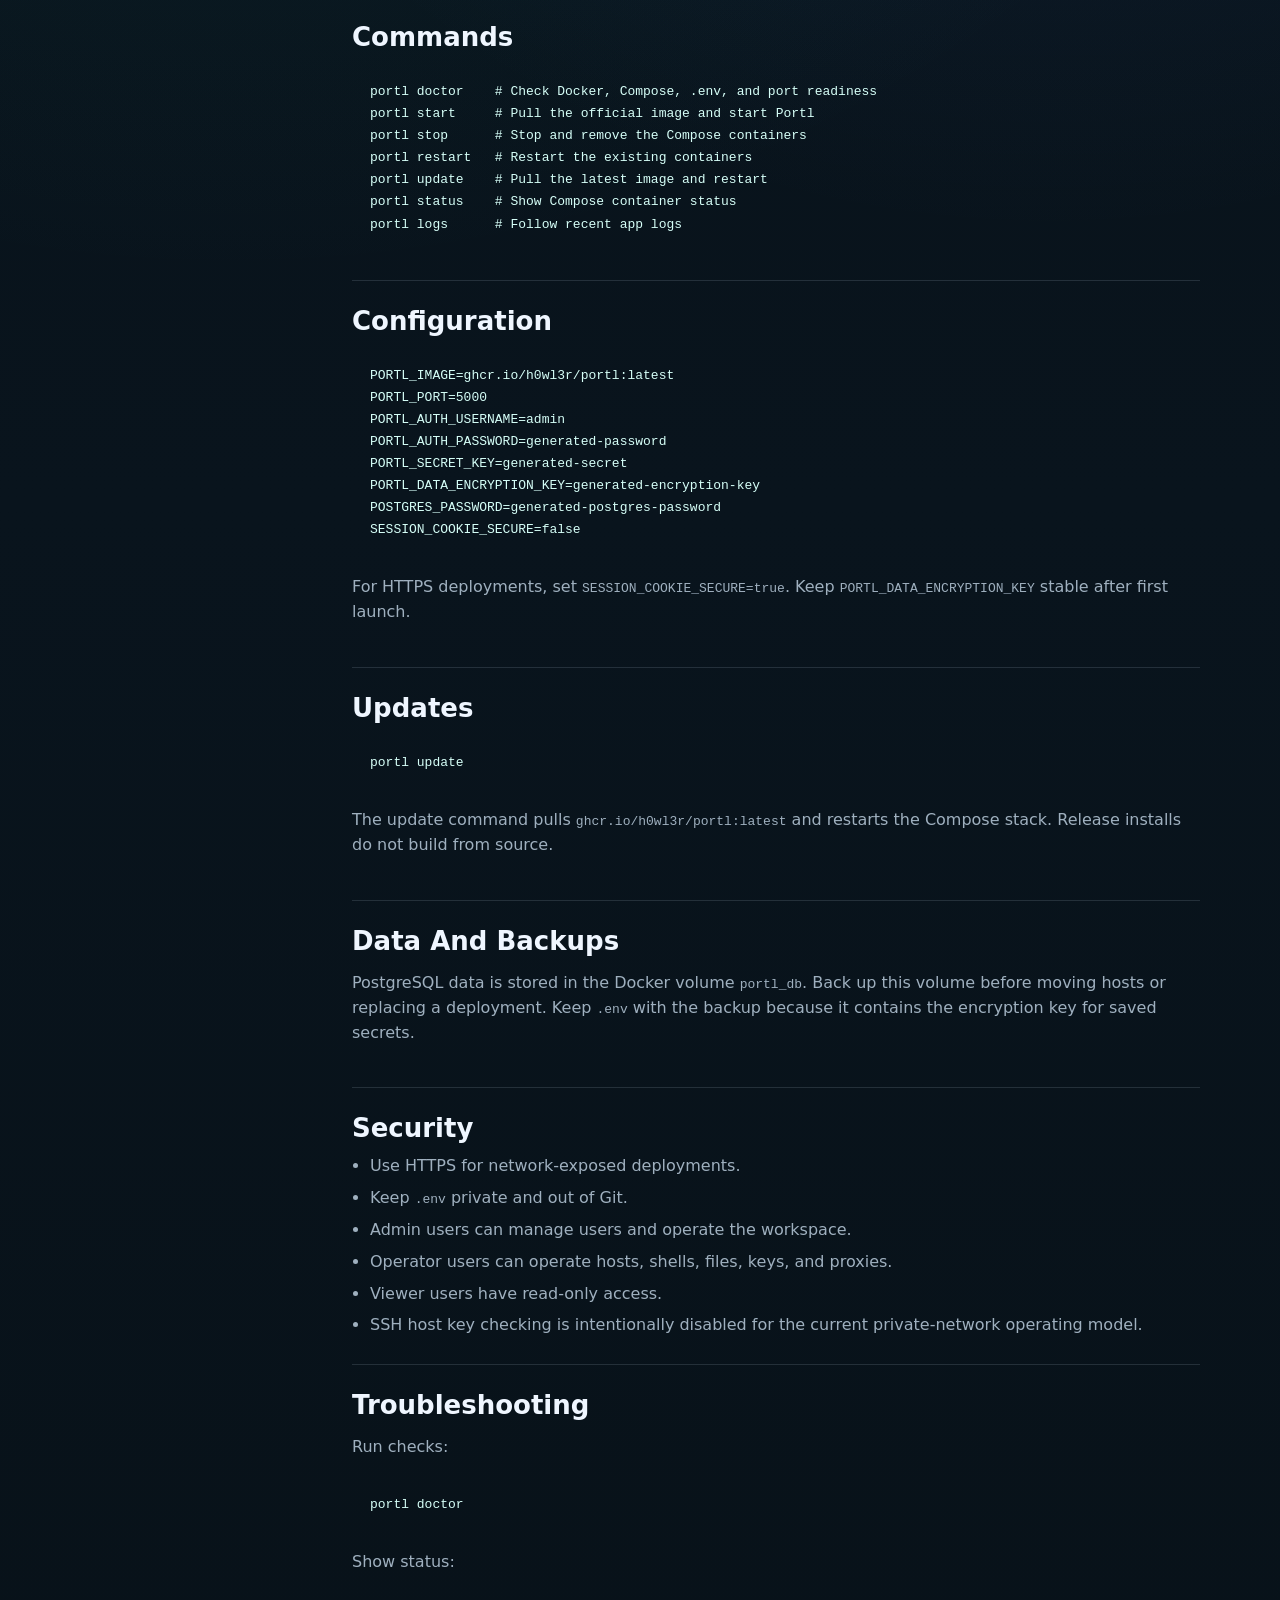
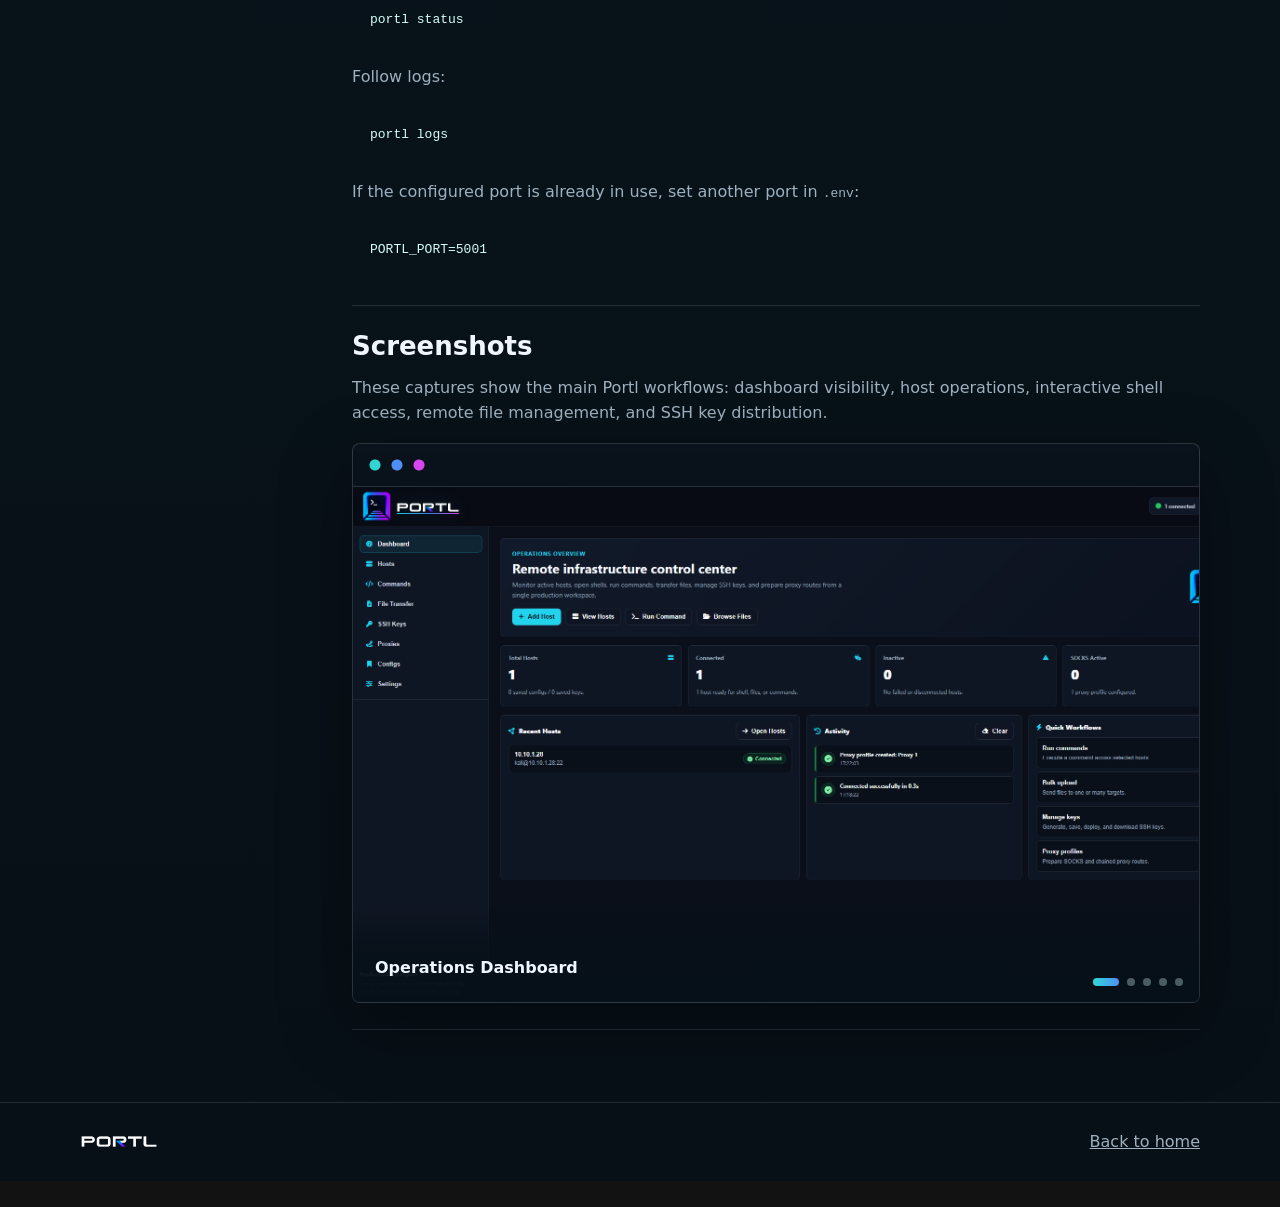
==== commit 732f5804: "v0.0.1" ====
--- a/wiki.html
+++ b/wiki.html
@@ -74,7 +74,7 @@
             <section class="doc-section" id="install">
                 <h2>Install</h2>
                 <p>Linux: installs into /srv/portl; sudo is requested automatically when needed.</p>
-                <pre class="code-block"><code>curl -fsSL https://raw.githubusercontent.com/H0wl3r/portl/main/install.sh | sh && portl start</code></pre>
+                <pre class="code-block"><code>curl -fsSL https://raw.githubusercontent.com/H0wl3r/portl/main/install.sh | sh && /usr/local/bin/portl start</code></pre>
                 <p>macOS:</p>
                 <pre class="code-block"><code>curl -fsSL https://raw.githubusercontent.com/H0wl3r/portl/main/install.sh | sh && portl start</code></pre>
                 <p>Windows PowerShell:</p>
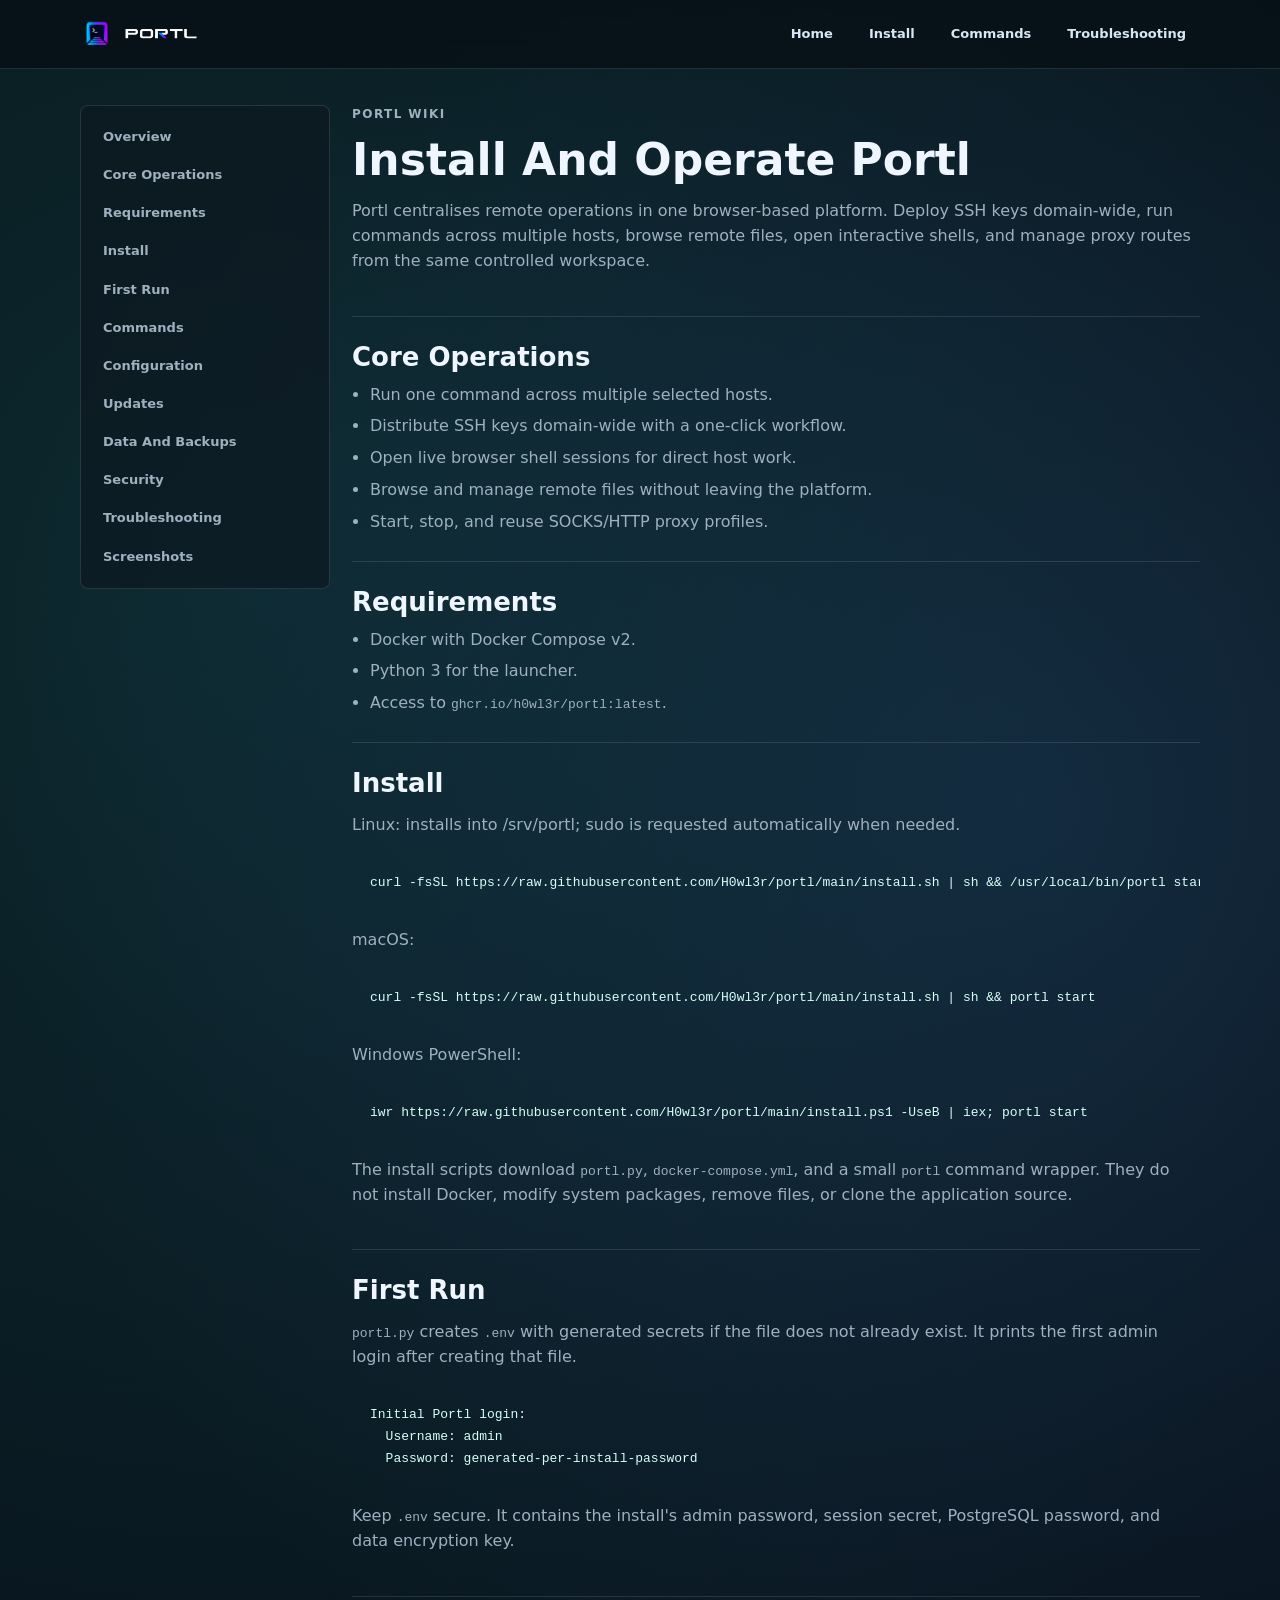
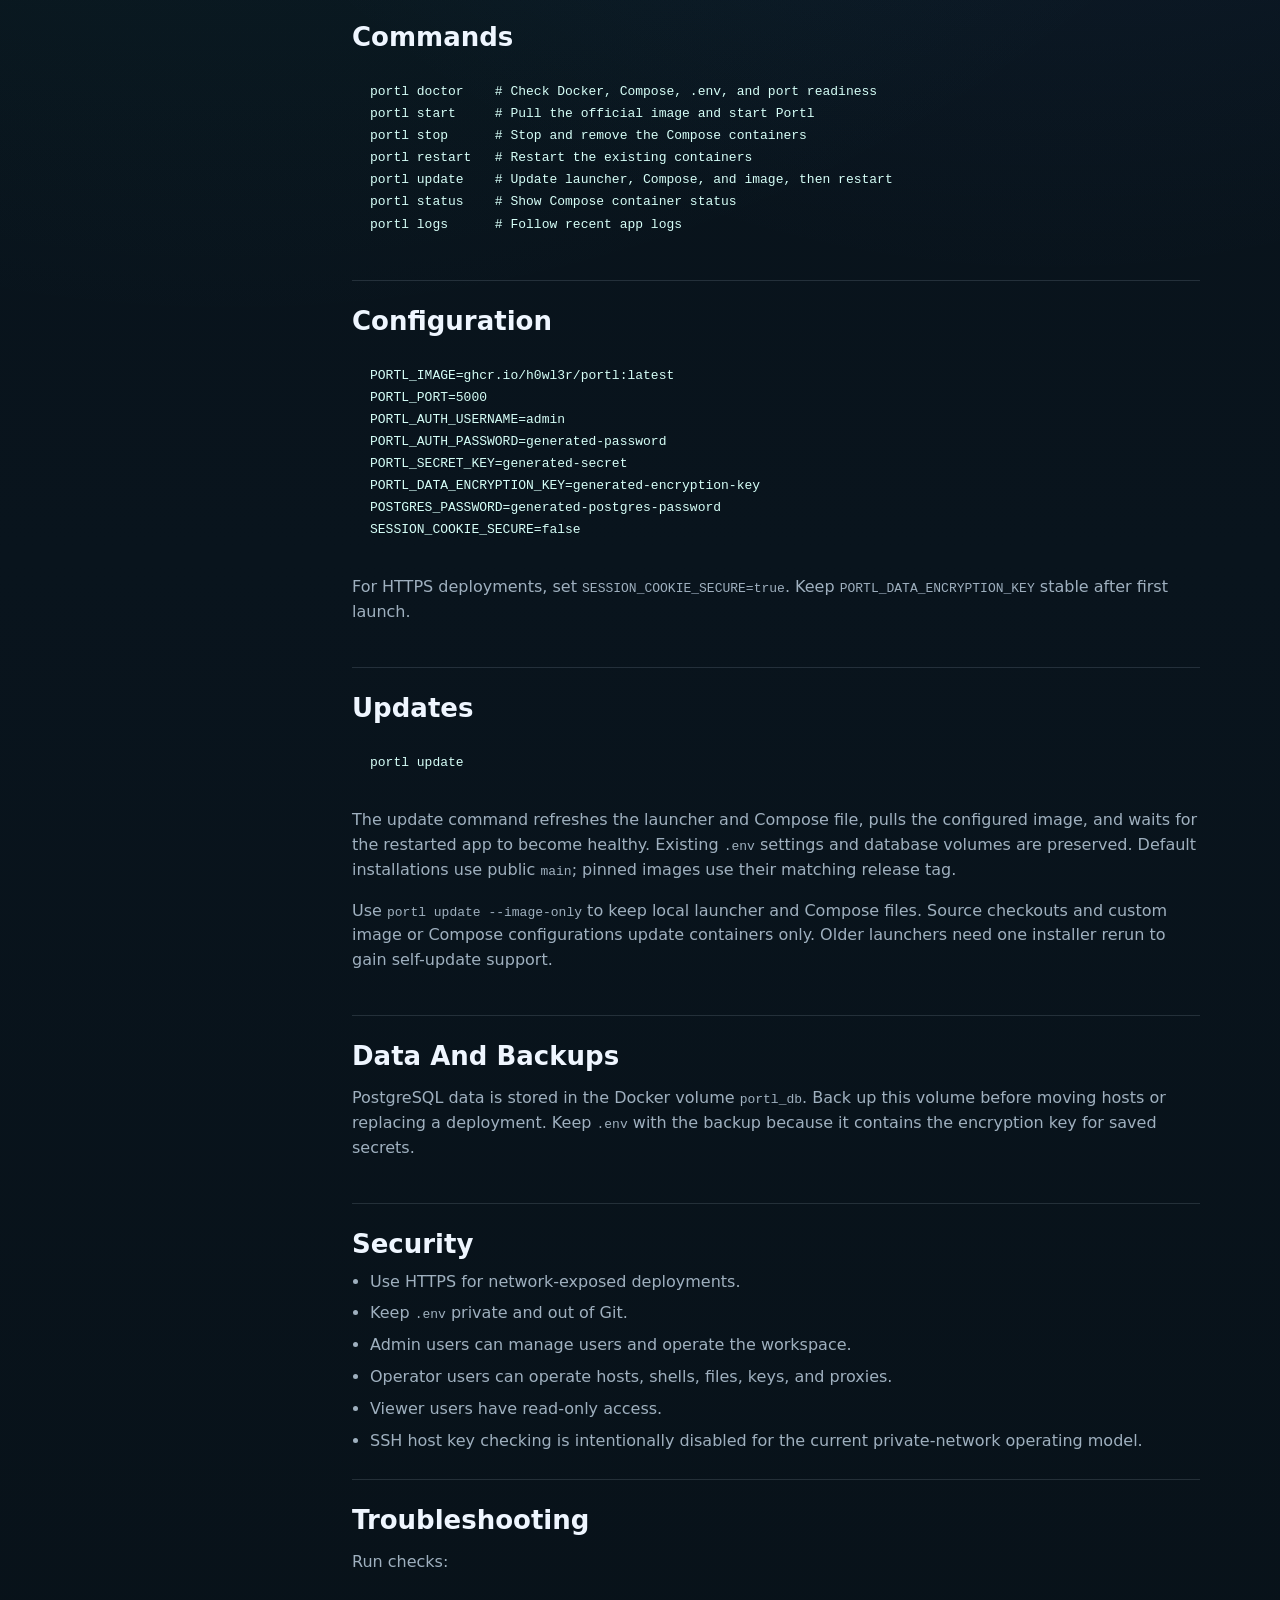
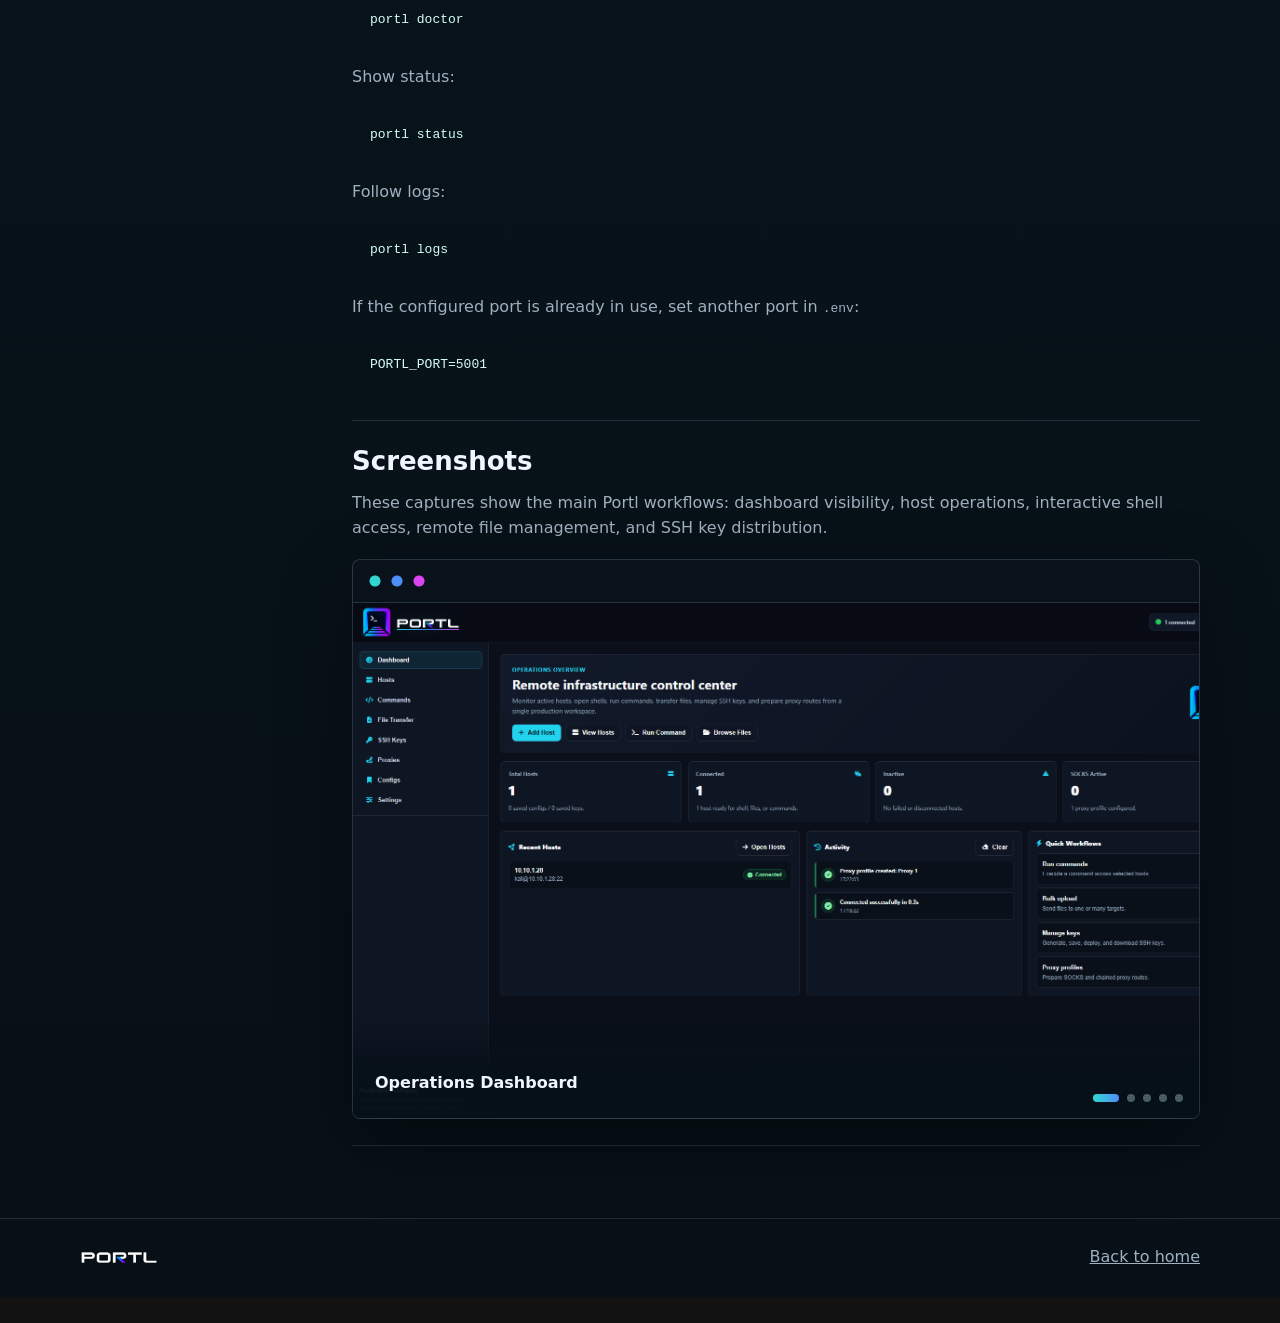
==== commit 2af1ab58: "v0.0.1" ====
--- a/wiki.html
+++ b/wiki.html
@@ -107,7 +107,7 @@
 portl start     # Pull the official image and start Portl
 portl stop      # Stop and remove the Compose containers
 portl restart   # Restart the existing containers
-portl update    # Pull the latest image and restart
+portl update    # Update launcher, Compose, and image, then restart
 portl status    # Show Compose container status
 portl logs      # Follow recent app logs</code></pre>
             </section>
@@ -132,8 +132,15 @@
                 <h2>Updates</h2>
                 <pre class="code-block"><code>portl update</code></pre>
                 <p>
-                    The update command pulls <code>ghcr.io/h0wl3r/portl:latest</code> and restarts
-                    the Compose stack. Release installs do not build from source.
+                    The update command refreshes the launcher and Compose file, pulls the configured
+                    image, and waits for the restarted app to become healthy. Existing <code>.env</code>
+                    settings and database volumes are preserved. Default installations use public
+                    <code>main</code>; pinned images use their matching release tag.
+                </p>
+                <p>
+                    Use <code>portl update --image-only</code> to keep local launcher and Compose files.
+                    Source checkouts and custom image or Compose configurations update containers only.
+                    Older launchers need one installer rerun to gain self-update support.
                 </p>
             </section>
 
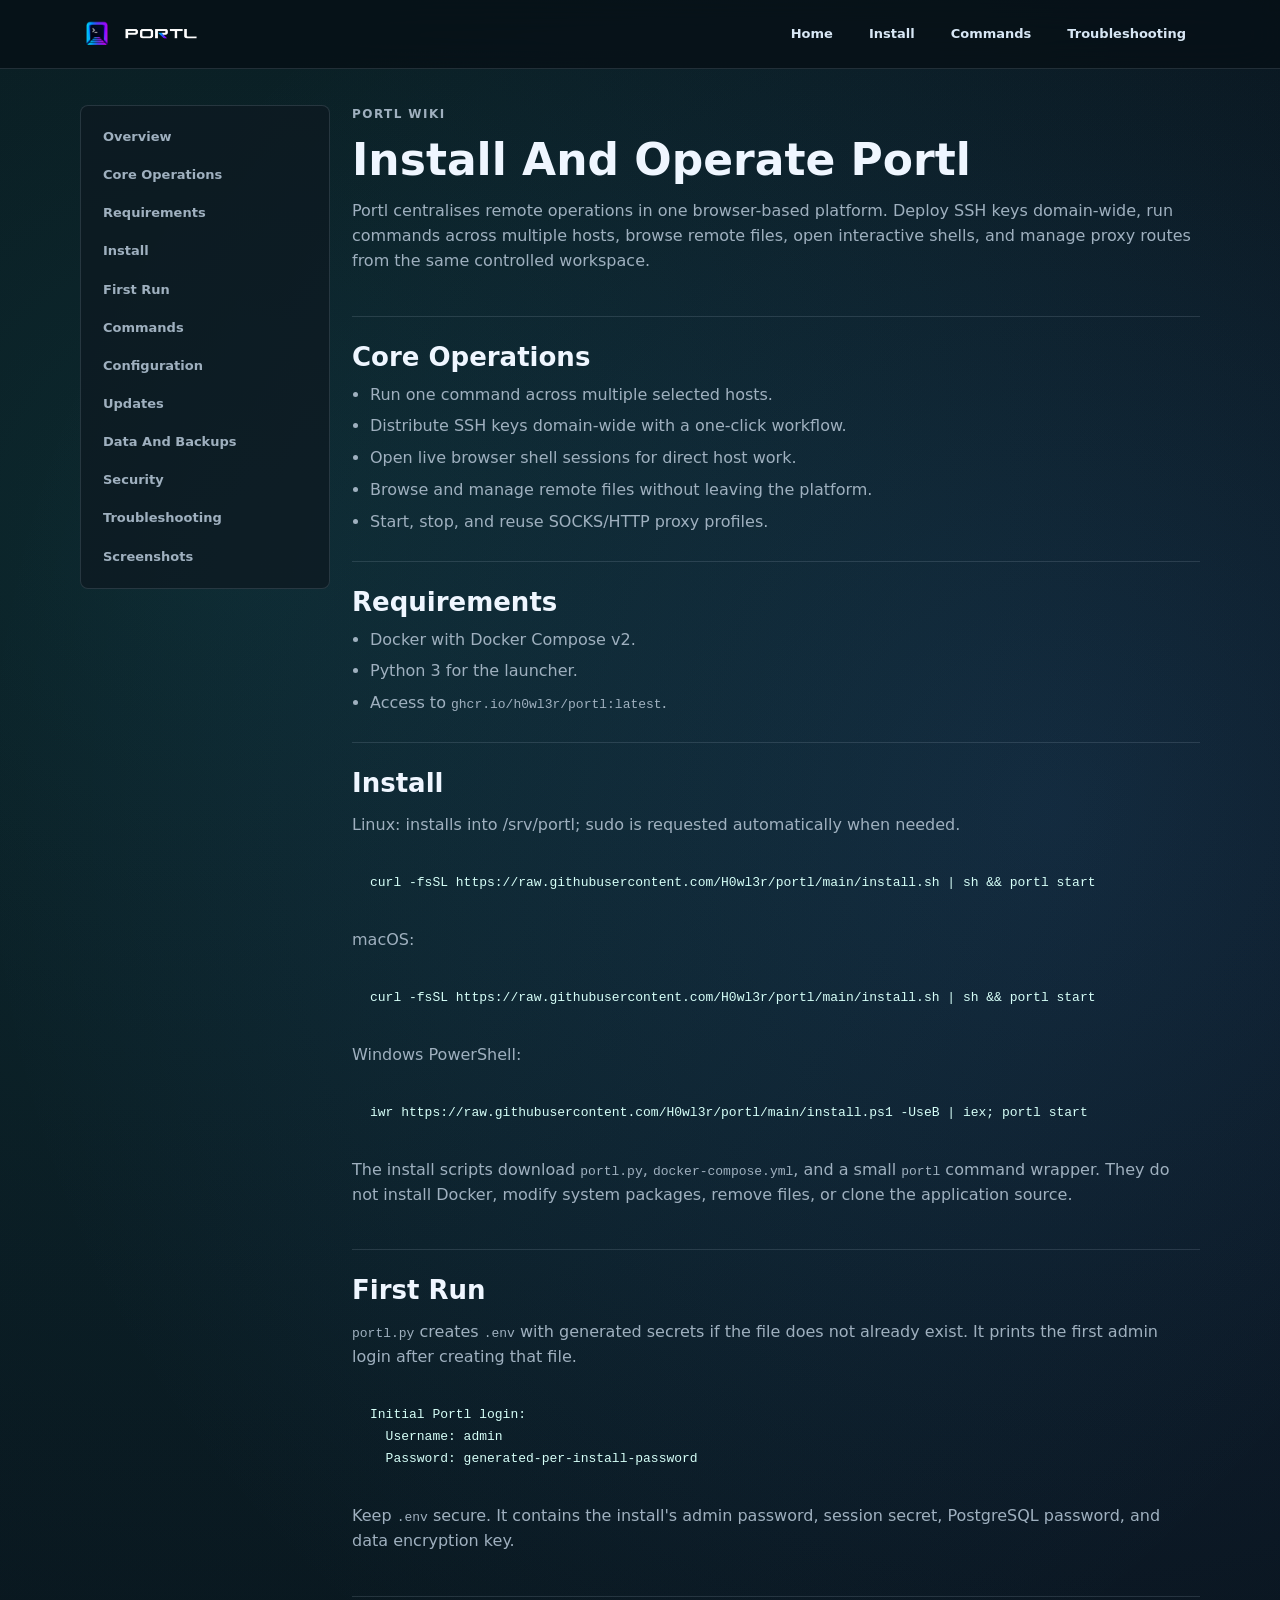
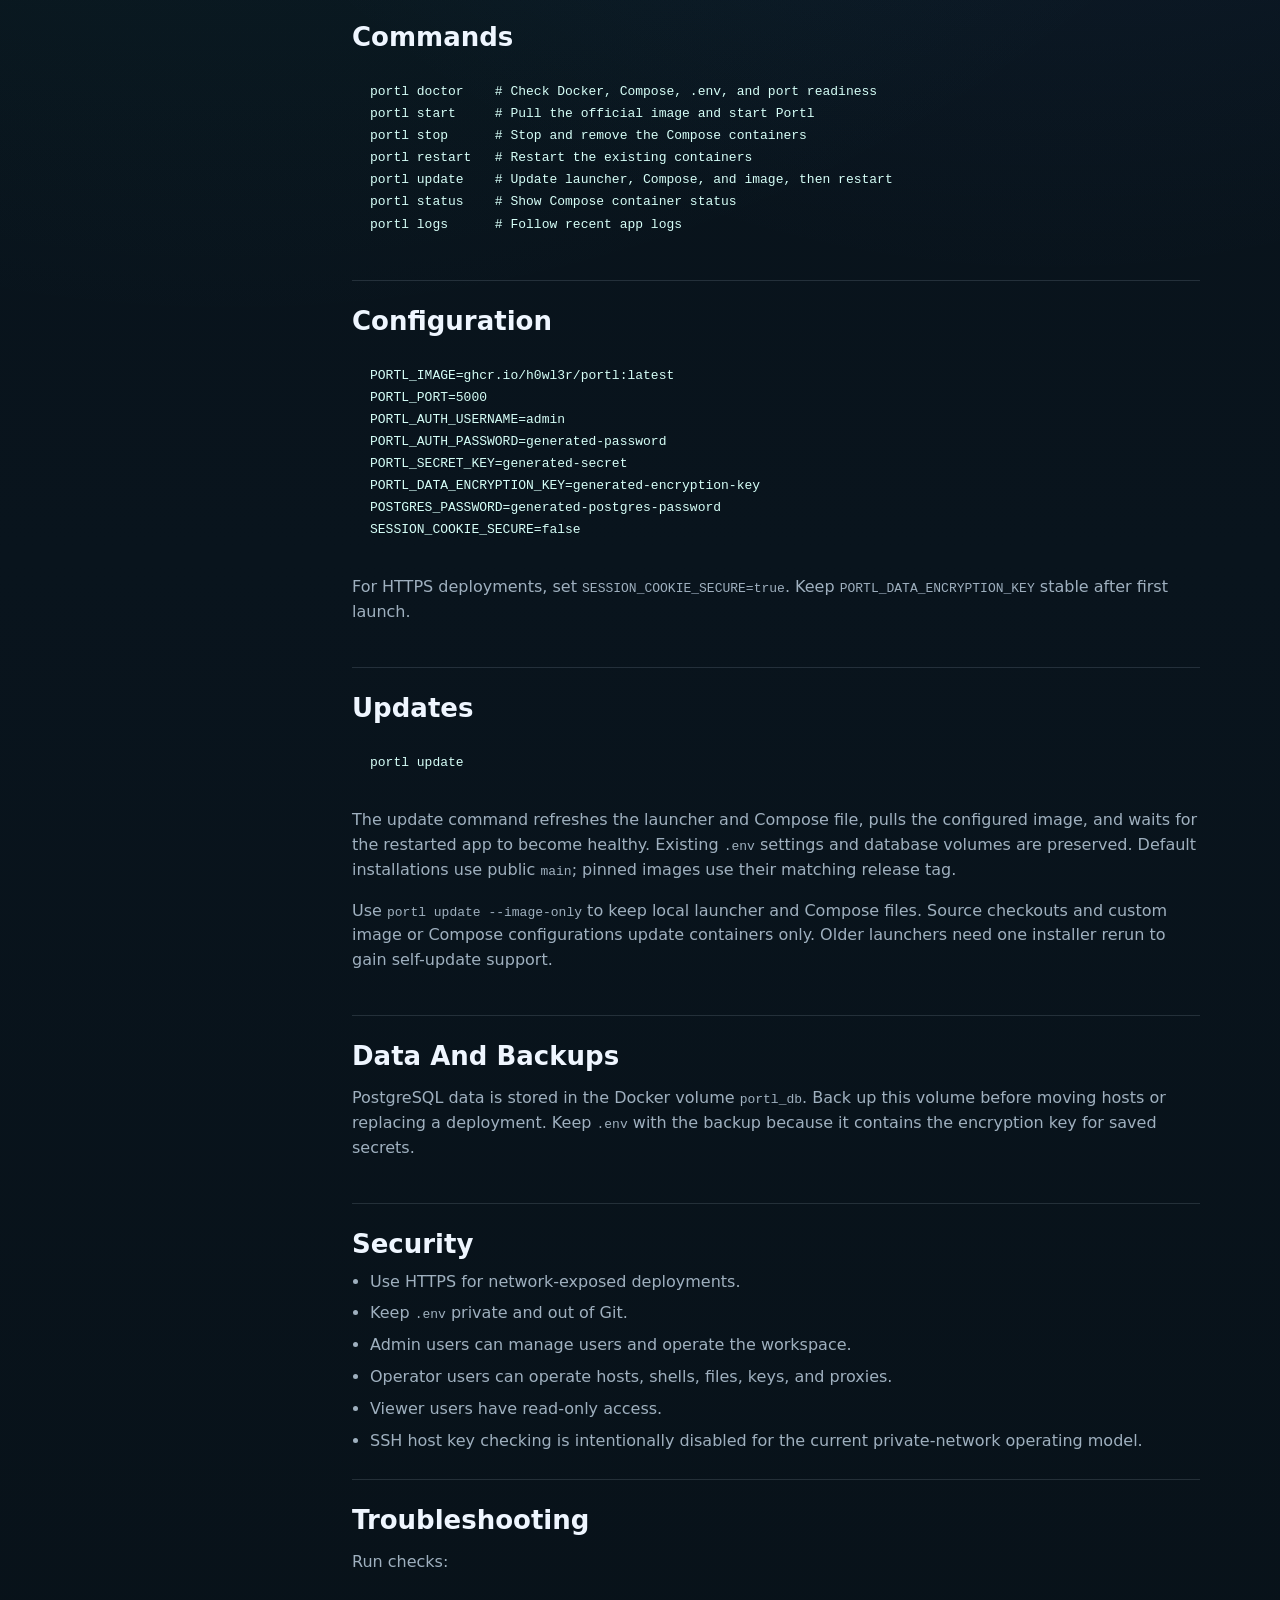
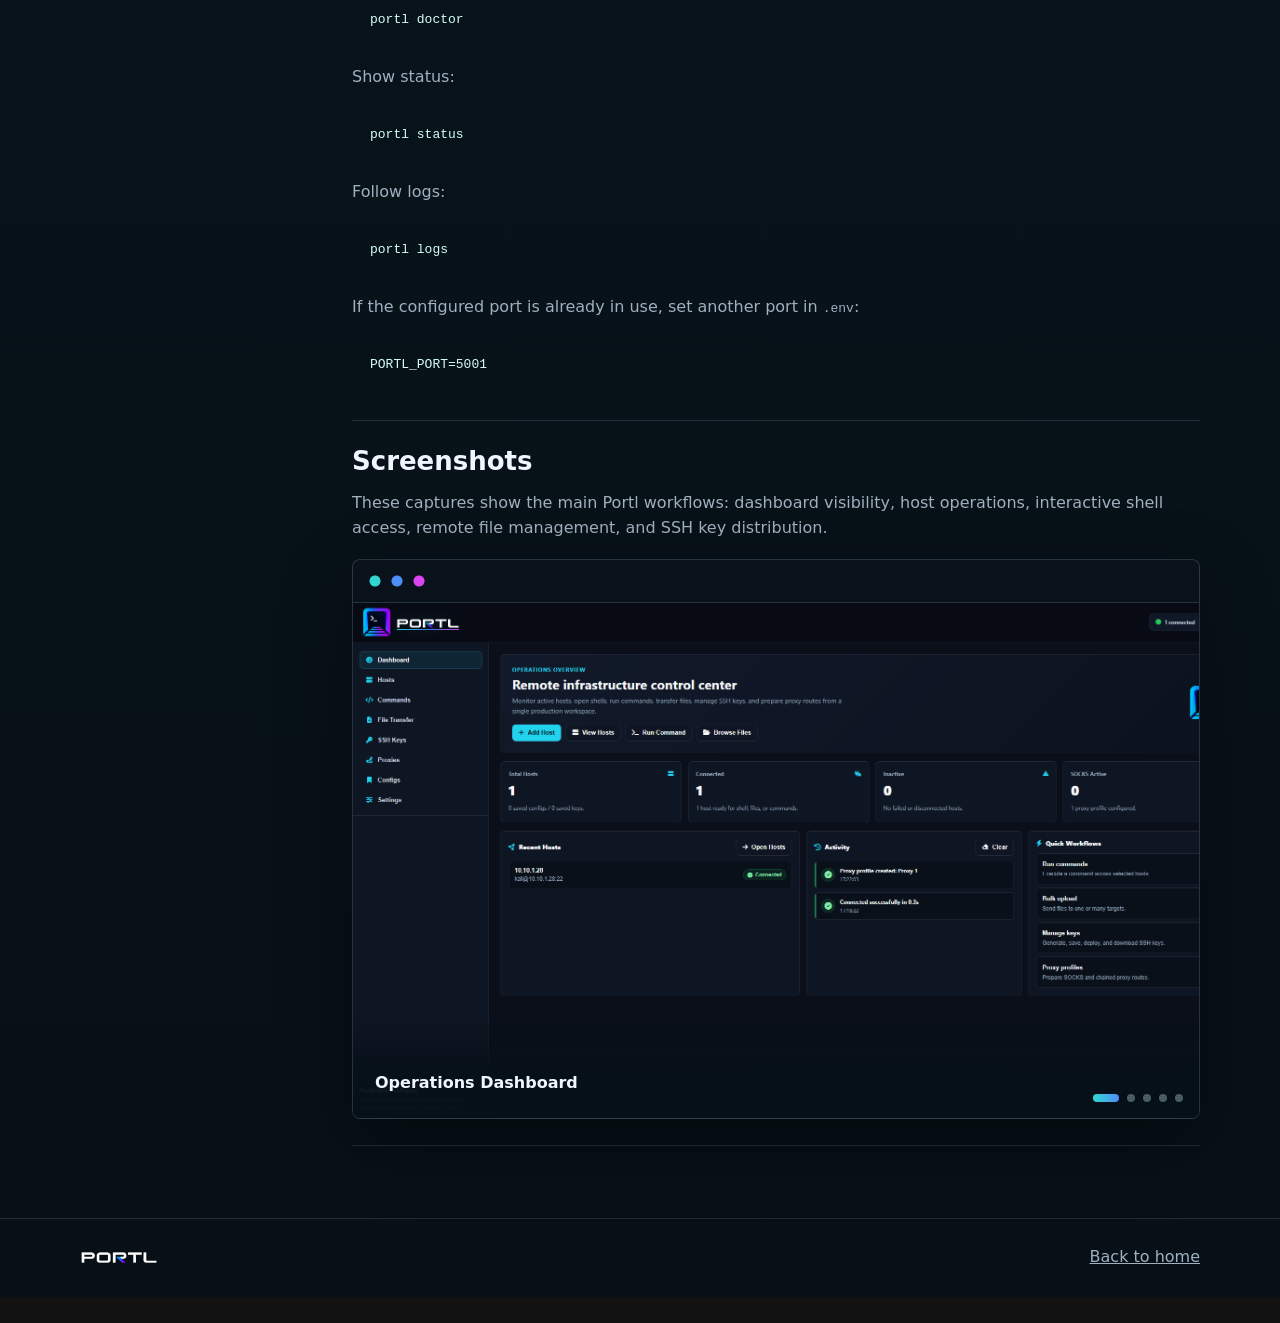
==== commit 0f8cee7e: "v0.0.1" ====
--- a/wiki.html
+++ b/wiki.html
@@ -74,7 +74,7 @@
             <section class="doc-section" id="install">
                 <h2>Install</h2>
                 <p>Linux: installs into /srv/portl; sudo is requested automatically when needed.</p>
-                <pre class="code-block"><code>curl -fsSL https://raw.githubusercontent.com/H0wl3r/portl/main/install.sh | sh && /usr/local/bin/portl start</code></pre>
+                <pre class="code-block"><code>curl -fsSL https://raw.githubusercontent.com/H0wl3r/portl/main/install.sh | sh && portl start</code></pre>
                 <p>macOS:</p>
                 <pre class="code-block"><code>curl -fsSL https://raw.githubusercontent.com/H0wl3r/portl/main/install.sh | sh && portl start</code></pre>
                 <p>Windows PowerShell:</p>
